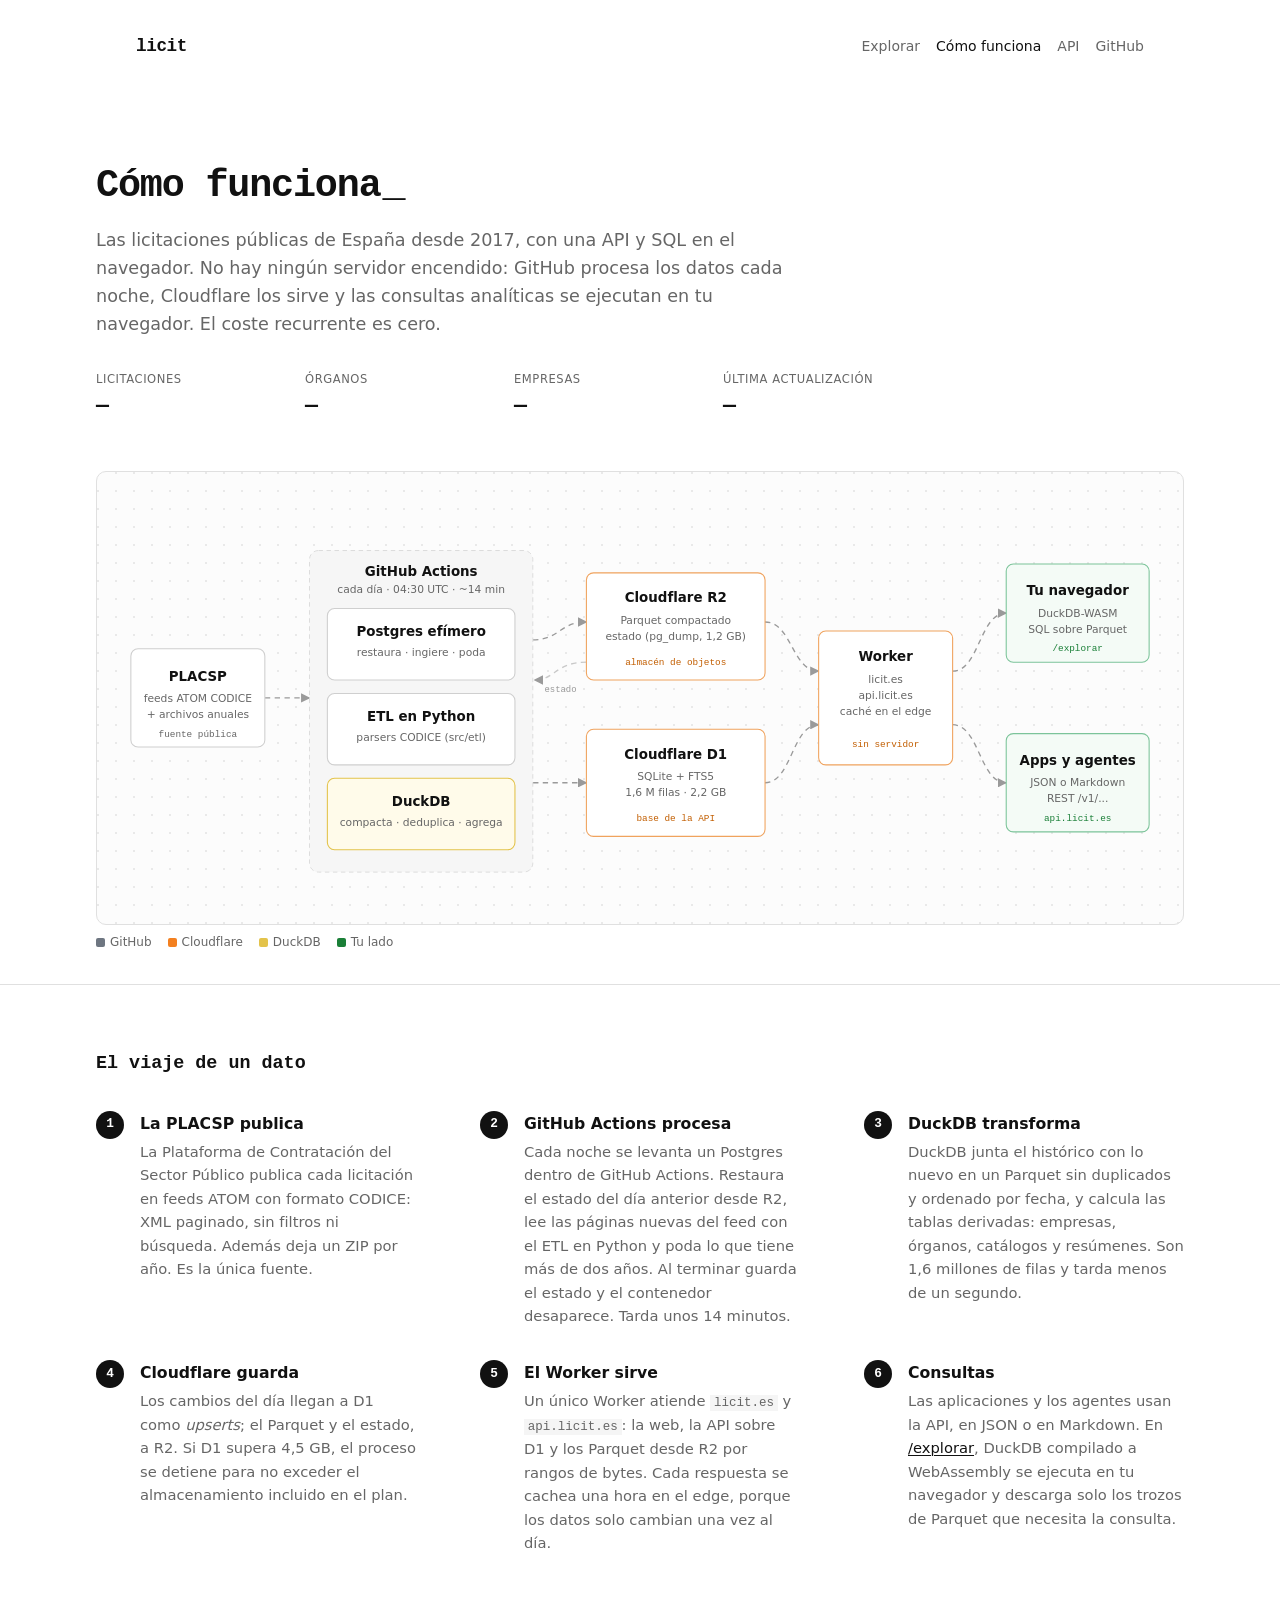
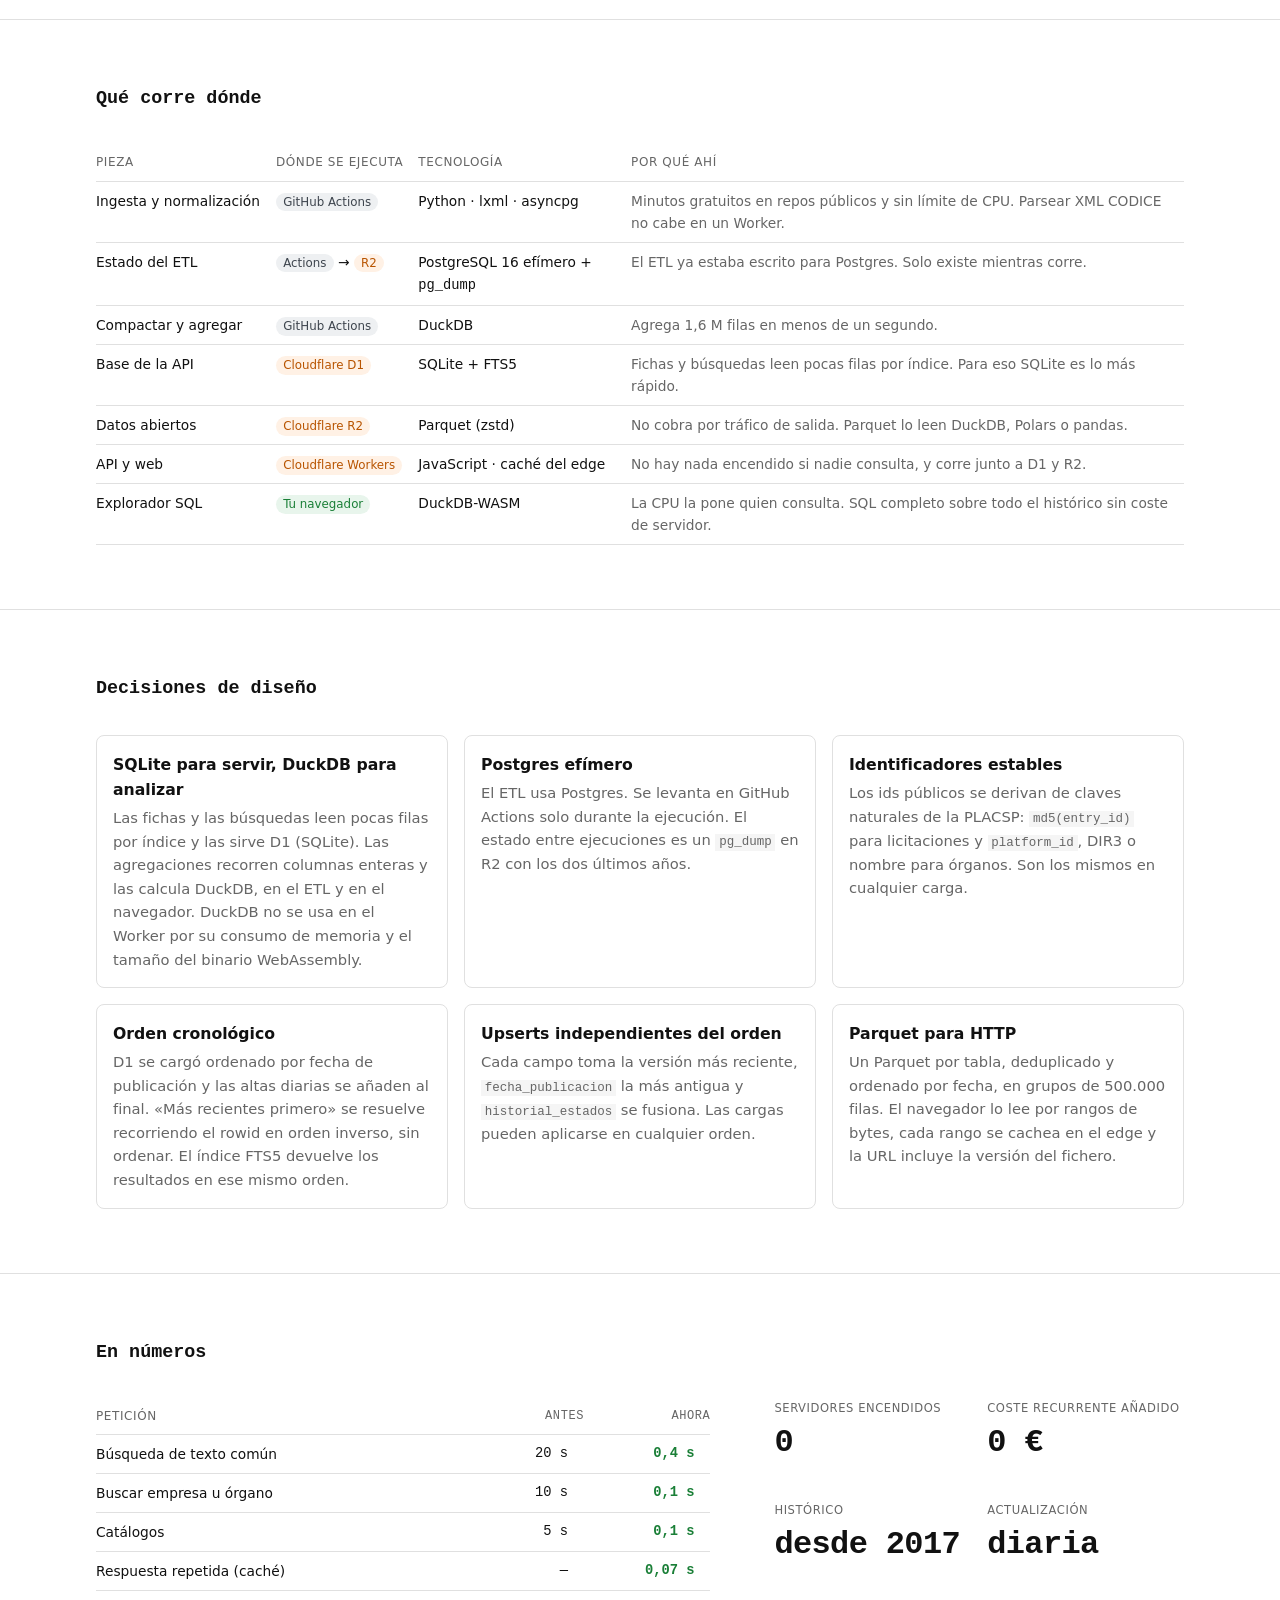
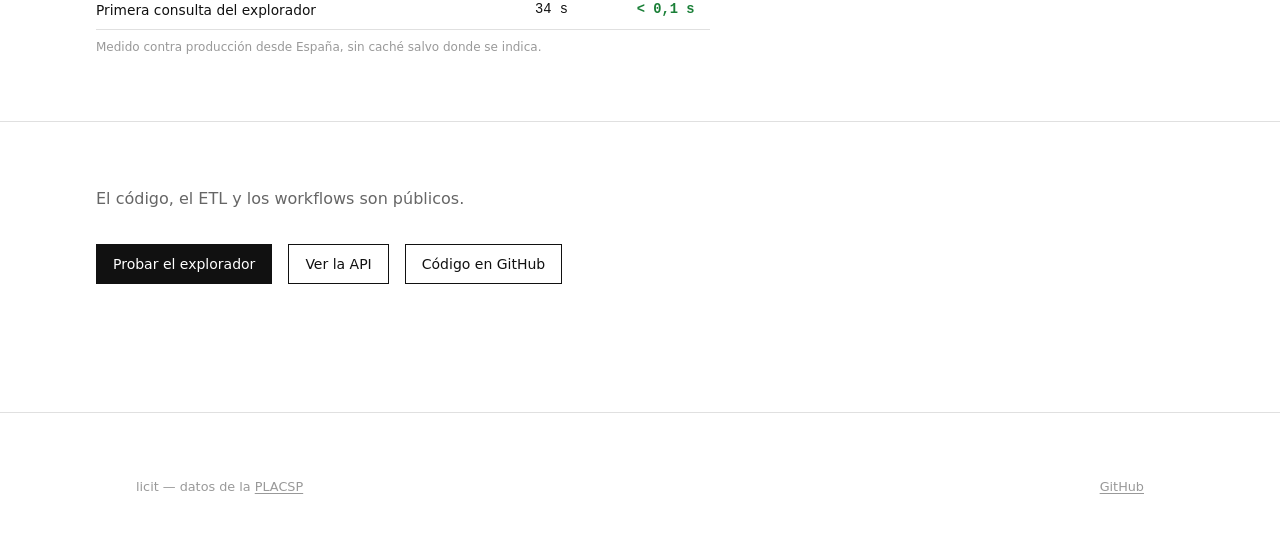
==== site/arquitectura.html @ 44160bb5 "docs(site): descriptive documentation tone, drop narrative section Co-Authored-By: Claude Opus 5.5 <" ====
<!DOCTYPE html>
<html lang="es" class="no-js">
<head>
  <meta charset="utf-8">
  <meta name="viewport" content="width=device-width, initial-scale=1">
  <title>Cómo funciona — licit</title>
  <meta name="description" content="Arquitectura de licit: 1,6 millones de licitaciones públicas servidas sin servidores ni coste recurrente, con GitHub Actions, Cloudflare D1, R2, Workers y DuckDB en el navegador.">
  <meta property="og:title" content="Cómo funciona licit">
  <meta property="og:description" content="Sin servidores: ETL en GitHub Actions, SQLite en el edge y DuckDB en tu navegador.">
  <link rel="icon" href="data:image/svg+xml,<svg xmlns='http://www.w3.org/2000/svg' viewBox='0 0 32 32'><rect width='32' height='32' fill='%23111'/><text x='16' y='23' font-family='monospace' font-size='20' font-weight='700' fill='%23fff' text-anchor='middle'>l</text></svg>">
  <link rel="stylesheet" href="style.css">
  <script>document.documentElement.classList.replace("no-js","js")</script>
</head>
<body>
  <nav>
    <div class="container wide">
      <a href="/" class="brand">licit</a>
      <div class="nav-links">
        <a href="/explorar">Explorar</a>
        <a href="/arquitectura" aria-current="page">Cómo funciona</a>
        <a href="https://api.licit.es/docs">API</a>
        <a href="https://github.com/pleka-ai/licit" rel="noopener">GitHub</a>
      </div>
    </div>
  </nav>

  <main class="arq">
    <section class="arq-hero">
      <div class="container wide">
        <h1 class="reveal">Cómo funciona<span class="cursor">_</span></h1>
        <p class="lead reveal">Las licitaciones públicas de España desde 2017, con una API y SQL en el navegador. No hay ningún servidor encendido: GitHub procesa los datos cada noche, Cloudflare los sirve y las consultas analíticas se ejecutan en tu navegador. El coste recurrente es cero.</p>
        <dl class="arq-live reveal" id="live">
          <div><dt>Licitaciones</dt><dd data-k="total_licitaciones">—</dd></div>
          <div><dt>Órganos</dt><dd data-k="total_organos">—</dd></div>
          <div><dt>Empresas</dt><dd data-k="total_empresas">—</dd></div>
          <div><dt>Última actualización</dt><dd data-k="ultima_sync">—</dd></div>
        </dl>
      </div>
    </section>

    <section class="arq-diagram-wrap">
      <div class="container wide">
        <div class="arq-diagram reveal" role="img" aria-label="Flujo de datos: la PLACSP alimenta un ETL diario en GitHub Actions, que escribe en Cloudflare R2 (Parquet y estado) y D1 (SQLite). Un Worker de Cloudflare sirve la API desde D1 y los Parquet desde R2. El navegador ejecuta DuckDB sobre los Parquet; los agentes consumen la API.">
          <svg viewBox="0 0 1180 470" xmlns="http://www.w3.org/2000/svg">
            <defs>
              <marker id="arrow" viewBox="0 0 10 10" refX="9" refY="5" markerWidth="7" markerHeight="7" orient="auto-start-reverse">
                <path d="M0,0 L10,5 L0,10 z" class="arq-arrowhead"/>
              </marker>
            </defs>

            <!-- edges -->
            <path class="arq-edge" d="M170,235 L220,235" marker-end="url(#arrow)"/>
            <path class="arq-edge" d="M470,170 C500,170 500,150 530,150" marker-end="url(#arrow)"/>
            <path class="arq-edge" d="M470,330 C500,330 500,330 530,330" marker-end="url(#arrow)"/>
            <path class="arq-edge back" d="M530,195 C495,195 495,215 472,215" marker-end="url(#arrow)"/>
            <path class="arq-edge" d="M730,150 C760,150 760,205 790,205" marker-end="url(#arrow)"/>
            <path class="arq-edge" d="M730,330 C760,330 760,265 790,265" marker-end="url(#arrow)"/>
            <path class="arq-edge" d="M940,205 C970,205 970,140 1000,140" marker-end="url(#arrow)"/>
            <path class="arq-edge" d="M940,265 C970,265 970,330 1000,330" marker-end="url(#arrow)"/>
            <text class="arq-edge-label" x="501" y="228">estado</text>

            <!-- PLACSP -->
            <g class="arq-node">
              <rect x="20" y="180" width="150" height="110" rx="8"/>
              <text class="t" x="95" y="216">PLACSP</text>
              <text class="s" x="95" y="240">feeds ATOM CODICE</text>
              <text class="s" x="95" y="258">+ archivos anuales</text>
              <text class="tag gov" x="95" y="279">fuente pública</text>
            </g>

            <!-- GitHub Actions -->
            <g class="arq-group">
              <rect x="220" y="70" width="250" height="360" rx="10"/>
              <text class="t" x="345" y="98">GitHub Actions</text>
              <text class="s" x="345" y="117">cada día · 04:30 UTC · ~14 min</text>
            </g>
            <g class="arq-node">
              <rect x="240" y="135" width="210" height="80" rx="8"/>
              <text class="t" x="345" y="166">Postgres efímero</text>
              <text class="s" x="345" y="188">restaura · ingiere · poda</text>
            </g>
            <g class="arq-node">
              <rect x="240" y="230" width="210" height="80" rx="8"/>
              <text class="t" x="345" y="261">ETL en Python</text>
              <text class="s" x="345" y="283">parsers CODICE (src/etl)</text>
            </g>
            <g class="arq-node accent-duck">
              <rect x="240" y="325" width="210" height="80" rx="8"/>
              <text class="t" x="345" y="356">DuckDB</text>
              <text class="s" x="345" y="378">compacta · deduplica · agrega</text>
            </g>

            <!-- R2 / D1 -->
            <g class="arq-node accent-cf">
              <rect x="530" y="95" width="200" height="120" rx="8"/>
              <text class="t" x="630" y="128">Cloudflare R2</text>
              <text class="s" x="630" y="152">Parquet compactado</text>
              <text class="s" x="630" y="170">estado (pg_dump, 1,2 GB)</text>
              <text class="tag cf" x="630" y="198">almacén de objetos</text>
            </g>
            <g class="arq-node accent-cf">
              <rect x="530" y="270" width="200" height="120" rx="8"/>
              <text class="t" x="630" y="303">Cloudflare D1</text>
              <text class="s" x="630" y="327">SQLite + FTS5</text>
              <text class="s" x="630" y="345">1,6 M filas · 2,2 GB</text>
              <text class="tag cf" x="630" y="373">base de la API</text>
            </g>

            <!-- Worker -->
            <g class="arq-node accent-cf">
              <rect x="790" y="160" width="150" height="150" rx="8"/>
              <text class="t" x="865" y="194">Worker</text>
              <text class="s" x="865" y="218">licit.es</text>
              <text class="s" x="865" y="236">api.licit.es</text>
              <text class="s" x="865" y="254">caché en el edge</text>
              <text class="tag cf" x="865" y="290">sin servidor</text>
            </g>

            <!-- consumers -->
            <g class="arq-node accent-you">
              <rect x="1000" y="85" width="160" height="110" rx="8"/>
              <text class="t" x="1080" y="120">Tu navegador</text>
              <text class="s" x="1080" y="144">DuckDB-WASM</text>
              <text class="s" x="1080" y="162">SQL sobre Parquet</text>
              <text class="tag you" x="1080" y="183">/explorar</text>
            </g>
            <g class="arq-node accent-you">
              <rect x="1000" y="275" width="160" height="110" rx="8"/>
              <text class="t" x="1080" y="310">Apps y agentes</text>
              <text class="s" x="1080" y="334">JSON o Markdown</text>
              <text class="s" x="1080" y="352">REST /v1/...</text>
              <text class="tag you" x="1080" y="373">api.licit.es</text>
            </g>
          </svg>
        </div>
        <p class="arq-legend">
          <span><i class="dot gh"></i>GitHub</span>
          <span><i class="dot cf"></i>Cloudflare</span>
          <span><i class="dot duck"></i>DuckDB</span>
          <span><i class="dot you"></i>Tu lado</span>
          <span class="arq-swipe">desliza el diagrama →</span>
        </p>
      </div>
    </section>

    <section class="arq-section">
      <div class="container wide">
        <h2 class="reveal">El viaje de un dato</h2>
        <ol class="arq-steps">
          <li class="reveal">
            <span class="n">1</span>
            <div>
              <h3>La PLACSP publica</h3>
              <p>La Plataforma de Contratación del Sector Público publica cada licitación en feeds ATOM con formato CODICE: XML paginado, sin filtros ni búsqueda. Además deja un ZIP por año. Es la única fuente.</p>
            </div>
          </li>
          <li class="reveal">
            <span class="n">2</span>
            <div>
              <h3>GitHub Actions procesa</h3>
              <p>Cada noche se levanta un Postgres dentro de GitHub Actions. Restaura el estado del día anterior desde R2, lee las páginas nuevas del feed con el ETL en Python y poda lo que tiene más de dos años. Al terminar guarda el estado y el contenedor desaparece. Tarda unos 14 minutos.</p>
            </div>
          </li>
          <li class="reveal">
            <span class="n">3</span>
            <div>
              <h3>DuckDB transforma</h3>
              <p>DuckDB junta el histórico con lo nuevo en un Parquet sin duplicados y ordenado por fecha, y calcula las tablas derivadas: empresas, órganos, catálogos y resúmenes. Son 1,6 millones de filas y tarda menos de un segundo.</p>
            </div>
          </li>
          <li class="reveal">
            <span class="n">4</span>
            <div>
              <h3>Cloudflare guarda</h3>
              <p>Los cambios del día llegan a D1 como <em>upserts</em>; el Parquet y el estado, a R2. Si D1 supera 4,5 GB, el proceso se detiene para no exceder el almacenamiento incluido en el plan.</p>
            </div>
          </li>
          <li class="reveal">
            <span class="n">5</span>
            <div>
              <h3>El Worker sirve</h3>
              <p>Un único Worker atiende <code>licit.es</code> y <code>api.licit.es</code>: la web, la API sobre D1 y los Parquet desde R2 por rangos de bytes. Cada respuesta se cachea una hora en el edge, porque los datos solo cambian una vez al día.</p>
            </div>
          </li>
          <li class="reveal">
            <span class="n">6</span>
            <div>
              <h3>Consultas</h3>
              <p>Las aplicaciones y los agentes usan la API, en JSON o en Markdown. En <a href="/explorar">/explorar</a>, DuckDB compilado a WebAssembly se ejecuta en tu navegador y descarga solo los trozos de Parquet que necesita la consulta.</p>
            </div>
          </li>
        </ol>
      </div>
    </section>

    <section class="arq-section">
      <div class="container wide">
        <h2 class="reveal">Qué corre dónde</h2>
        <div class="arq-table reveal">
          <table>
            <thead><tr><th>Pieza</th><th>Dónde se ejecuta</th><th>Tecnología</th><th>Por qué ahí</th></tr></thead>
            <tbody>
              <tr><td>Ingesta y normalización</td><td><span class="pill gh">GitHub Actions</span></td><td>Python · lxml · asyncpg</td><td>Minutos gratuitos en repos públicos y sin límite de CPU. Parsear XML CODICE no cabe en un Worker.</td></tr>
              <tr><td>Estado del ETL</td><td><span class="pill gh">Actions</span> → <span class="pill cf">R2</span></td><td>PostgreSQL 16 efímero + <code>pg_dump</code></td><td>El ETL ya estaba escrito para Postgres. Solo existe mientras corre.</td></tr>
              <tr><td>Compactar y agregar</td><td><span class="pill gh">GitHub Actions</span></td><td>DuckDB</td><td>Agrega 1,6 M filas en menos de un segundo.</td></tr>
              <tr><td>Base de la API</td><td><span class="pill cf">Cloudflare D1</span></td><td>SQLite + FTS5</td><td>Fichas y búsquedas leen pocas filas por índice. Para eso SQLite es lo más rápido.</td></tr>
              <tr><td>Datos abiertos</td><td><span class="pill cf">Cloudflare R2</span></td><td>Parquet (zstd)</td><td>No cobra por tráfico de salida. Parquet lo leen DuckDB, Polars o pandas.</td></tr>
              <tr><td>API y web</td><td><span class="pill cf">Cloudflare Workers</span></td><td>JavaScript · caché del edge</td><td>No hay nada encendido si nadie consulta, y corre junto a D1 y R2.</td></tr>
              <tr><td>Explorador SQL</td><td><span class="pill you">Tu navegador</span></td><td>DuckDB-WASM</td><td>La CPU la pone quien consulta. SQL completo sobre todo el histórico sin coste de servidor.</td></tr>
            </tbody>
          </table>
        </div>
      </div>
    </section>

    <section class="arq-section">
      <div class="container wide">
        <h2 class="reveal">Decisiones de diseño</h2>
        <div class="arq-cards">
          <article class="reveal">
            <h3>SQLite para servir, DuckDB para analizar</h3>
            <p>Las fichas y las búsquedas leen pocas filas por índice y las sirve D1 (SQLite). Las agregaciones recorren columnas enteras y las calcula DuckDB, en el ETL y en el navegador. DuckDB no se usa en el Worker por su consumo de memoria y el tamaño del binario WebAssembly.</p>
          </article>
          <article class="reveal">
            <h3>Postgres efímero</h3>
            <p>El ETL usa Postgres. Se levanta en GitHub Actions solo durante la ejecución. El estado entre ejecuciones es un <code>pg_dump</code> en R2 con los dos últimos años.</p>
          </article>
          <article class="reveal">
            <h3>Identificadores estables</h3>
            <p>Los ids públicos se derivan de claves naturales de la PLACSP: <code>md5(entry_id)</code> para licitaciones y <code>platform_id</code>, DIR3 o nombre para órganos. Son los mismos en cualquier carga.</p>
          </article>
          <article class="reveal">
            <h3>Orden cronológico</h3>
            <p>D1 se cargó ordenado por fecha de publicación y las altas diarias se añaden al final. «Más recientes primero» se resuelve recorriendo el rowid en orden inverso, sin ordenar. El índice FTS5 devuelve los resultados en ese mismo orden.</p>
          </article>
          <article class="reveal">
            <h3>Upserts independientes del orden</h3>
            <p>Cada campo toma la versión más reciente, <code>fecha_publicacion</code> la más antigua y <code>historial_estados</code> se fusiona. Las cargas pueden aplicarse en cualquier orden.</p>
          </article>
          <article class="reveal">
            <h3>Parquet para HTTP</h3>
            <p>Un Parquet por tabla, deduplicado y ordenado por fecha, en grupos de 500.000 filas. El navegador lo lee por rangos de bytes, cada rango se cachea en el edge y la URL incluye la versión del fichero.</p>
          </article>
        </div>
      </div>
    </section>

    <section class="arq-section">
      <div class="container wide">
        <h2 class="reveal">En números</h2>
        <div class="arq-split">
          <div class="arq-table reveal">
            <table>
              <thead><tr><th>Petición</th><th class="num">Antes</th><th class="num">Ahora</th></tr></thead>
              <tbody>
                <tr><td>Búsqueda de texto común</td><td class="num">20 s</td><td class="num">0,4 s</td></tr>
                <tr><td>Buscar empresa u órgano</td><td class="num">10 s</td><td class="num">0,1 s</td></tr>
                <tr><td>Catálogos</td><td class="num">5 s</td><td class="num">0,1 s</td></tr>
                <tr><td>Respuesta repetida (caché)</td><td class="num">—</td><td class="num">0,07 s</td></tr>
                <tr><td>Primera consulta del explorador</td><td class="num">34 s</td><td class="num">&lt; 0,1 s</td></tr>
              </tbody>
            </table>
            <p class="arq-note">Medido contra producción desde España, sin caché salvo donde se indica.</p>
          </div>
          <dl class="arq-facts reveal">
            <div><dt>Servidores encendidos</dt><dd>0</dd></div>
            <div><dt>Coste recurrente añadido</dt><dd>0 €</dd></div>
            <div><dt>Histórico</dt><dd>desde 2017</dd></div>
            <div><dt>Actualización</dt><dd>diaria</dd></div>
          </dl>
        </div>
      </div>
    </section>

    <section class="arq-section arq-cta">
      <div class="container wide">
        <p class="reveal">El código, el ETL y los workflows son públicos.</p>
        <div class="hero-actions reveal">
          <a href="/explorar" class="btn btn-solid">Probar el explorador</a>
          <a href="https://api.licit.es/docs" class="btn">Ver la API</a>
          <a href="https://github.com/pleka-ai/licit" class="btn" rel="noopener">Código en GitHub</a>
        </div>
      </div>
    </section>
  </main>

  <footer>
    <div class="container wide">
      <span>licit &mdash; datos de la <a href="https://contrataciondelestado.es" rel="noopener">PLACSP</a></span>
      <a href="https://github.com/pleka-ai/licit" rel="noopener">GitHub</a>
    </div>
  </footer>

  <script src="app.js" defer></script>
  <script>
    (function () {
      var api = location.hostname === "licit.es" ? "/api/salud" : "https://api.licit.es/salud";
      fetch(api).then(function (r) { return r.json(); }).then(function (s) {
        document.querySelectorAll("#live [data-k]").forEach(function (el) {
          var v = s[el.getAttribute("data-k")];
          if (v == null) return;
          if (typeof v === "number") el.textContent = v.toLocaleString("es-ES");
          else el.textContent = new Date(v).toLocaleString("es-ES", { day: "numeric", month: "short", hour: "2-digit", minute: "2-digit" });
        });
      }).catch(function () {});
    })();
  </script>
</body>
</html>
---- site/style.css ----
/* licit — minimal, technical */

:root {
  --bg: #fff;
  --fg: #111;
  --fg-muted: #666;
  --fg-faint: #999;
  --border: #e0e0e0;
  --accent: #111;
  --accent-hover: #fff;
  --input-bg: transparent;
  --code-bg: #f5f5f5;
  --success: #1a7f37;
  --error: #cf222e;
  --font-sans: system-ui, -apple-system, "Segoe UI", Roboto, sans-serif;
  --font-mono: "SF Mono", SFMono-Regular, ui-monospace, "Cascadia Code",
    "Fira Code", Menlo, monospace;
  --max-w: 640px;
  --sp-xs: 0.25rem;
  --sp-sm: 0.5rem;
  --sp-md: 1rem;
  --sp-lg: 2rem;
  --sp-xl: 4rem;
  --sp-2xl: 6rem;
}

/* --- Reset --- */

*,
*::before,
*::after {
  box-sizing: border-box;
  margin: 0;
  padding: 0;
}

/* --- Base --- */

html {
  font-size: 16px;
  -webkit-text-size-adjust: 100%;
}

body {
  font-family: var(--font-sans);
  color: var(--fg);
  background: var(--bg);
  line-height: 1.6;
  min-height: 100vh;
  display: flex;
  flex-direction: column;

}

a {
  color: var(--fg);
  text-decoration-thickness: 1px;
  text-underline-offset: 2px;
}

a:hover {
  color: var(--fg-muted);
}

/* --- Layout --- */

.container {
  width: 100%;
  max-width: var(--max-w);
  margin: 0 auto;
  padding: 0 var(--sp-md);
}

main {
  flex: 1;
}

/* --- Nav --- */

nav {
  padding: var(--sp-lg) 0;
}

nav .container {
  display: flex;
  align-items: center;
  justify-content: space-between;
}

.brand {
  font-family: var(--font-mono);
  font-size: 1.1rem;
  font-weight: 600;
  text-decoration: none;
  letter-spacing: -0.02em;
}

.brand:hover {
  color: var(--fg);
}

.nav-links {
  display: flex;
  align-items: center;
  gap: var(--sp-md);
}

.nav-links a {
  font-size: 0.875rem;
  text-decoration: none;
  color: var(--fg-muted);
}

.nav-links a:hover {
  color: var(--fg);
}

/* --- Hero --- */

.hero {
  padding: var(--sp-2xl) 0 var(--sp-xl);
}

.hero h1 {
  font-family: var(--font-mono);
  font-size: 2rem;
  font-weight: 600;
  letter-spacing: -0.03em;
  margin-bottom: var(--sp-sm);
}

.hero p {
  color: var(--fg-muted);
  font-size: 1.125rem;
  max-width: 480px;
}

.hero-actions {
  margin-top: var(--sp-lg);
  display: flex;
  gap: var(--sp-md);
}

/* --- Buttons --- */

.btn {
  display: inline-block;
  font-family: var(--font-sans);
  font-size: 0.875rem;
  padding: var(--sp-sm) var(--sp-md);
  border: 1px solid var(--accent);
  background: transparent;
  color: var(--accent);
  text-decoration: none;
  cursor: pointer;
  transition: background 0.15s, color 0.15s;
}

.btn:hover {
  background: var(--accent);
  color: var(--accent-hover);
}

.btn-sm {
  font-size: 0.8rem;
  padding: var(--sp-xs) var(--sp-sm);
}

.btn-danger {
  border-color: var(--error);
  color: var(--error);
}

.btn-danger:hover {
  background: var(--error);
  color: #fff;
}

/* --- Stats grid --- */

.stats {
  padding: var(--sp-xl) 0;
  border-top: 1px solid var(--border);
}

.stats-grid {
  display: grid;
  grid-template-columns: 1fr 1fr;
  gap: var(--sp-lg);
}

.stat dt {
  font-size: 0.8rem;
  color: var(--fg-muted);
  text-transform: uppercase;
  letter-spacing: 0.05em;
  margin-bottom: var(--sp-xs);
}

.stat dd {
  font-family: var(--font-mono);
  font-size: 1.75rem;
  font-weight: 600;
  letter-spacing: -0.02em;
}

.stat-unit {
  font-size: 0.875rem;
  font-weight: 400;
  color: var(--fg-muted);
}

/* --- Features --- */

.features {
  padding: var(--sp-xl) 0;
  border-top: 1px solid var(--border);
}

.features h2 {
  font-size: 1rem;
  font-weight: 600;
  margin-bottom: var(--sp-lg);
}

.features ul {
  list-style: none;
}

.features li {
  padding: var(--sp-sm) 0;
  border-bottom: 1px solid var(--border);
  color: var(--fg-muted);
  font-size: 0.9375rem;
}

.features li strong {
  color: var(--fg);
  font-weight: 500;
}

/* --- Problem section --- */

.problem {
  padding: var(--sp-xl) 0;
  border-top: 1px solid var(--border);
}

.problem h2 {
  font-size: 1rem;
  font-weight: 600;
  margin-bottom: var(--sp-md);
}

.problem p {
  color: var(--fg-muted);
  font-size: 0.9375rem;
  line-height: 1.7;
}

/* --- Forms --- */

.form-page {
  padding: var(--sp-2xl) 0;
}

.form-page h1 {
  font-size: 1.25rem;
  font-weight: 600;
  margin-bottom: var(--sp-lg);
}

.form-group {
  margin-bottom: var(--sp-md);
}

.form-group label {
  display: block;
  font-size: 0.8rem;
  color: var(--fg-muted);
  text-transform: uppercase;
  letter-spacing: 0.05em;
  margin-bottom: var(--sp-xs);
}

.form-group input {
  width: 100%;
  padding: var(--sp-sm) 0;
  font-family: var(--font-sans);
  font-size: 1rem;
  color: var(--fg);
  background: var(--input-bg);
  border: none;
  border-bottom: 1px solid var(--border);
  outline: none;
  transition: border-color 0.15s;
}

.form-group input:focus {
  border-color: var(--fg);
}

.form-actions {
  margin-top: var(--sp-lg);
}

.form-error {
  color: var(--error);
  font-size: 0.875rem;
  margin-top: var(--sp-sm);
  display: none;
}

.form-error.visible {
  display: block;
}

/* --- Key display (after registration) --- */

.key-display {
  margin-top: var(--sp-lg);
  padding: var(--sp-md);
  border: 1px solid var(--border);
  display: none;
}

.key-display.visible {
  display: block;
}

.key-display p {
  font-size: 0.875rem;
  color: var(--fg-muted);
  margin-bottom: var(--sp-sm);
}

.key-value {
  font-family: var(--font-mono);
  font-size: 0.8rem;
  background: var(--code-bg);
  padding: var(--sp-sm) var(--sp-md);
  word-break: break-all;
  display: flex;
  align-items: center;
  justify-content: space-between;
  gap: var(--sp-sm);
}

.key-value code {
  flex: 1;
  min-width: 0;
  overflow-wrap: break-word;
}

.key-warning {
  font-size: 0.8rem;
  color: var(--error);
  margin-top: var(--sp-sm);
}

/* --- Dashboard --- */

.dashboard {
  padding: var(--sp-2xl) 0;
}

.dashboard h1 {
  font-size: 1.25rem;
  font-weight: 600;
  margin-bottom: var(--sp-xs);
}

.dashboard-subtitle {
  color: var(--fg-muted);
  font-size: 0.9375rem;
  margin-bottom: var(--sp-xl);
}

.section-header {
  display: flex;
  align-items: center;
  justify-content: space-between;
  margin-bottom: var(--sp-md);
}

.section-header h2 {
  font-size: 1rem;
  font-weight: 600;
}

/* --- Tables --- */

table {
  width: 100%;
  border-collapse: collapse;
  font-size: 0.875rem;
}

th {
  text-align: left;
  font-weight: 500;
  color: var(--fg-muted);
  font-size: 0.75rem;
  text-transform: uppercase;
  letter-spacing: 0.05em;
  padding: var(--sp-sm) 0;
  border-bottom: 1px solid var(--border);
}

td {
  padding: var(--sp-sm) 0;
  border-bottom: 1px solid var(--border);
  vertical-align: middle;
}

.mono {
  font-family: var(--font-mono);
  font-size: 0.8rem;
}

.muted {
  color: var(--fg-muted);
}

.badge-active {
  color: var(--success);
}

.badge-revoked {
  color: var(--fg-faint);
}

/* --- Footer --- */

footer {
  padding: var(--sp-xl) 0;
  border-top: 1px solid var(--border);
  margin-top: var(--sp-xl);
}

footer .container {
  display: flex;
  justify-content: space-between;
  font-size: 0.8rem;
  color: var(--fg-faint);
}

footer a {
  color: var(--fg-faint);
}

footer a:hover {
  color: var(--fg-muted);
}

/* --- Utilities --- */

.hidden {
  display: none !important;
}

.text-center {
  text-align: center;
}

.mt-md {
  margin-top: var(--sp-md);
}

.mt-lg {
  margin-top: var(--sp-lg);
}

/* --- Responsive --- */

@media (max-width: 480px) {
  .stats-grid {
    grid-template-columns: 1fr;
  }

  .hero h1 {
    font-size: 1.5rem;
  }

  .stat dd {
    font-size: 1.25rem;
  }

  .hero-actions {
    flex-direction: column;
  }

  .hero-actions .btn {
    text-align: center;
  }

  table {
    font-size: 0.8rem;
  }
}

/* --- Static landing extras --- */

.section {
  padding: var(--sp-xl) 0;
  border-top: 1px solid var(--border);
}

.section h2 {
  font-family: var(--font-mono);
  font-size: 1rem;
  font-weight: 600;
  margin-bottom: var(--sp-md);
}

.section p {
  color: var(--fg-muted);
  margin-bottom: var(--sp-md);
}

pre {
  background: var(--code-bg);
  font-family: var(--font-mono);
  font-size: 0.8rem;
  line-height: 1.5;
  padding: var(--sp-md);
  overflow-x: auto;
}

.table-wrap {
  overflow-x: auto;
}

.stack li {
  color: var(--fg-muted);
  margin-left: var(--sp-md);
}

/* --- Motion --- */

.hero {
  position: relative;
  overflow: hidden;
}

.hero .container {
  position: relative;
  z-index: 1;
}

#hero-bg {
  position: absolute;
  inset: 0;
  width: 100%;
  height: 100%;
  -webkit-mask-image: radial-gradient(ellipse at 70% 40%, #000 20%, transparent 75%);
  mask-image: radial-gradient(ellipse at 70% 40%, #000 20%, transparent 75%);
}

.cursor {
  display: inline-block;
  margin-left: 0.05em;
  animation: blink 1.1s steps(1) infinite;
}

@keyframes blink {
  50% { opacity: 0; }
}

.btn-icon {
  display: inline-flex;
  align-items: center;
  gap: var(--sp-sm);
}

.icon {
  width: 1em;
  height: 1em;
}

.js .reveal {
  opacity: 0;
  transform: translateY(14px);
  transition: opacity 0.7s ease, transform 0.7s cubic-bezier(0.2, 0.7, 0.2, 1);
}

.js .reveal.in {
  opacity: 1;
  transform: none;
}

.js .hero .reveal:nth-child(2) { transition-delay: 0.12s; }
.js .hero .reveal:nth-child(3) { transition-delay: 0.24s; }

.js .features li {
  opacity: 0;
  transform: translateX(-8px);
  transition: opacity 0.5s ease, transform 0.5s ease;
}

.js .features.in li {
  opacity: 1;
  transform: none;
}

.features li {
  transition: padding-left 0.2s ease;
}

.features li:hover {
  padding-left: var(--sp-sm);
}

tbody tr {
  transition: background 0.15s;
}

tbody tr:hover {
  background: var(--code-bg);
}

.terminal {
  background: #111;
  border-radius: 6px;
  overflow: hidden;
  box-shadow: 0 12px 32px -16px rgba(0, 0, 0, 0.45);
}

.terminal-bar {
  display: flex;
  gap: 6px;
  padding: 10px 12px;
  background: #1c1c1c;
}

.terminal-bar span {
  width: 10px;
  height: 10px;
  border-radius: 50%;
  background: #3a3a3a;
}

.terminal pre {
  background: transparent;
  color: #e6e6e6;
  min-height: 7.5em;
  margin: 0;
}

.terminal .caret {
  display: inline-block;
  width: 0.55em;
  height: 1.1em;
  vertical-align: text-bottom;
  background: #e6e6e6;
  animation: blink 1s steps(1) infinite;
}

@media (prefers-reduced-motion: reduce) {
  .js .reveal,
  .js .features li {
    opacity: 1;
    transform: none;
    transition: none;
  }
  .cursor,
  .terminal .caret {
    animation: none;
  }
}

/* --- Explorer --- */

.container.wide {
  max-width: 1040px;
}

.nav-links a[aria-current="page"] {
  color: var(--fg);
}

.explorer {
  padding: var(--sp-xl) 0;
}

.explorer h1 {
  font-family: var(--font-mono);
  font-size: 2rem;
  font-weight: 600;
  letter-spacing: -0.03em;
}

.lead {
  color: var(--fg-muted);
  max-width: 620px;
  margin: var(--sp-sm) 0 var(--sp-lg);
}

.chips {
  display: flex;
  flex-wrap: wrap;
  gap: var(--sp-sm);
  margin-bottom: var(--sp-md);
}

.chip {
  font: inherit;
  font-size: 0.8rem;
  padding: var(--sp-xs) var(--sp-sm);
  border: 1px solid var(--border);
  background: transparent;
  color: var(--fg-muted);
  cursor: pointer;
  transition: border-color 0.15s, color 0.15s, transform 0.15s;
}

.chip:hover {
  border-color: var(--fg);
  color: var(--fg);
  transform: translateY(-1px);
}

.editor {
  background: #111;
  border-radius: 6px;
  overflow: hidden;
  box-shadow: 0 12px 32px -16px rgba(0, 0, 0, 0.45);
}

.editor .terminal-bar {
  align-items: center;
}

.editor .terminal-bar em {
  margin-left: auto;
  font-family: var(--font-mono);
  font-size: 0.7rem;
  font-style: normal;
  color: #8a8a8a;
}

.editor textarea {
  display: block;
  width: 100%;
  min-height: 11em;
  padding: var(--sp-md);
  border: 0;
  resize: vertical;
  background: transparent;
  color: #e6e6e6;
  font-family: var(--font-mono);
  font-size: 0.85rem;
  line-height: 1.55;
  outline: none;
  tab-size: 2;
}

.editor-actions {
  display: flex;
  align-items: center;
  justify-content: space-between;
  gap: var(--sp-md);
  padding: var(--sp-sm) var(--sp-md);
  border-top: 1px solid #262626;
  font-size: 0.75rem;
}

.editor-actions .muted {
  color: #8a8a8a;
  font-family: var(--font-mono);
}

.editor .btn {
  border-color: #e6e6e6;
  color: #e6e6e6;
}

.editor .btn:hover {
  background: #e6e6e6;
  color: #111;
}

.editor .btn:disabled {
  opacity: 0.4;
  cursor: progress;
}

kbd {
  font-family: var(--font-mono);
  font-size: 0.7rem;
  opacity: 0.6;
  margin-left: var(--sp-xs);
}

#meta {
  margin: var(--sp-md) 0 var(--sp-sm);
  font-family: var(--font-mono);
  font-size: 0.8rem;
}

.results td {
  font-size: 0.8rem;
  max-width: 420px;
  overflow: hidden;
  text-overflow: ellipsis;
  white-space: nowrap;
}

.results tbody tr {
  animation: row-in 0.35s ease both;
}

@keyframes row-in {
  from { opacity: 0; transform: translateY(4px); }
}

/* --- Live stats on landing --- */

.stat dd {
  font-variant-numeric: tabular-nums;
}

.stats-note {
  margin-top: var(--sp-md);
  font-size: 0.75rem;
  color: var(--fg-faint);
}

@media (prefers-reduced-motion: reduce) {
  .results tbody tr { animation: none; }
}

.btn-solid {
  background: var(--accent);
  color: var(--accent-hover);
}

.btn-solid:hover {
  background: transparent;
  color: var(--accent);
}

.hero-actions {
  flex-wrap: wrap;
}

p code,
li code {
  font-family: var(--font-mono);
  font-size: 0.85em;
  background: var(--code-bg);
  padding: 0.1em 0.3em;
}

.section .terminal + p,
.section .terminal {
  margin-top: var(--sp-md);
}

/* --- Playground (explorar) --- */

.pg {
  padding: var(--sp-lg) 0 var(--sp-xl);
}

.pg-head {
  display: flex;
  align-items: flex-end;
  justify-content: space-between;
  gap: var(--sp-lg);
  margin-bottom: var(--sp-lg);
}

.pg-head h1 {
  font-family: var(--font-mono);
  font-size: 2rem;
  font-weight: 600;
  letter-spacing: -0.03em;
}

.pg-head .lead {
  margin: var(--sp-xs) 0 0;
}

.pg-status {
  display: inline-flex;
  align-items: center;
  gap: var(--sp-sm);
  flex-shrink: 0;
  padding: 0.3rem 0.7rem;
  border: 1px solid var(--border);
  border-radius: 999px;
  font-family: var(--font-mono);
  font-size: 0.72rem;
  color: var(--fg-muted);
  white-space: nowrap;
}

.pg-status b {
  font-weight: 400;
}

.pg-status i {
  width: 8px;
  height: 8px;
  border-radius: 50%;
  background: var(--fg-faint);
}

.pg-status[data-state="loading"] i {
  background: #d4a017;
  animation: pulse 1s ease-in-out infinite;
}

.pg-status[data-state="ready"] i {
  background: var(--success);
}

.pg-status[data-state="error"] {
  color: var(--error);
  border-color: var(--error);
  white-space: normal;
}

.pg-status[data-state="error"] i {
  background: var(--error);
}

@keyframes pulse {
  50% { opacity: 0.3; }
}

/* examples */

.pg-examples {
  display: grid;
  grid-template-columns: repeat(4, minmax(0, 1fr));
  gap: var(--sp-sm);
  margin-bottom: var(--sp-lg);
}

.pg-card {
  position: relative;
  display: flex;
  flex-direction: column;
  gap: 2px;
  padding: 0.7rem 0.8rem;
  border: 1px solid var(--border);
  border-radius: 6px;
  background: var(--bg);
  color: var(--fg);
  font: inherit;
  text-align: left;
  cursor: pointer;
  transition: border-color 0.15s, transform 0.15s, box-shadow 0.15s;
}

.pg-card:hover {
  border-color: var(--fg);
  transform: translateY(-1px);
  box-shadow: 0 6px 18px -12px rgba(0, 0, 0, 0.35);
}

.pg-card[aria-current="true"] {
  border-color: var(--fg);
  box-shadow: inset 0 0 0 1px var(--fg);
}

.pg-card strong {
  font-size: 0.85rem;
  font-weight: 600;
}

.pg-card span {
  font-size: 0.78rem;
  color: var(--fg-muted);
}

.pg-card em {
  align-self: flex-start;
  margin-top: 0.35rem;
  padding: 0 0.4rem;
  border-radius: 3px;
  font-family: var(--font-mono);
  font-size: 0.65rem;
  font-style: normal;
  background: var(--code-bg);
  color: var(--fg-muted);
}

.pg-card em[data-fast="true"] {
  background: #e8f5ec;
  color: var(--success);
}

/* layout */

.pg-grid {
  display: grid;
  grid-template-columns: 230px minmax(0, 1fr);
  gap: var(--sp-md);
  align-items: start;
}

.pg-main {
  display: flex;
  flex-direction: column;
  gap: var(--sp-md);
  min-width: 0;
}

/* schema */

.pg-schema {
  position: sticky;
  top: var(--sp-md);
  max-height: calc(100vh - 2rem);
  overflow: auto;
  border: 1px solid var(--border);
  border-radius: 6px;
  padding: 0.6rem 0.7rem;
  font-size: 0.8rem;
}

.pg-schema > details > summary {
  font-family: var(--font-mono);
  font-weight: 600;
  cursor: pointer;
  margin-bottom: 0.4rem;
}

.pg-schema ul {
  list-style: none;
}

.pg-schema ul ul {
  margin: 0.2rem 0 0.5rem 0.7rem;
  padding-left: 0.5rem;
  border-left: 1px solid var(--border);
}

.pg-schema li li {
  display: flex;
  justify-content: space-between;
  gap: var(--sp-sm);
}

.pg-schema li li span {
  color: var(--fg-faint);
  font-family: var(--font-mono);
  font-size: 0.68rem;
  white-space: nowrap;
}

.pg-schema details details > summary {
  display: flex;
  flex-direction: column;
  cursor: pointer;
  padding: 0.25rem 0;
}

.pg-schema small {
  color: var(--fg-faint);
  font-size: 0.7rem;
}

.pg-ident {
  border: 0;
  background: none;
  padding: 0;
  font-family: var(--font-mono);
  font-size: 0.78rem;
  color: var(--fg);
  cursor: pointer;
  text-align: left;
  overflow: hidden;
  text-overflow: ellipsis;
}

.pg-ident:hover {
  text-decoration: underline;
}

.pg-hint {
  margin-top: 0.5rem;
  color: var(--fg-faint);
  font-size: 0.7rem;
}

/* editor */

.pg-editor {
  background: #111;
  border-radius: 6px;
  overflow: hidden;
  box-shadow: 0 12px 32px -18px rgba(0, 0, 0, 0.5);
}

.pg-bar {
  display: flex;
  align-items: center;
  gap: var(--sp-md);
  padding: 9px 12px;
  background: #1c1c1c;
  font-family: var(--font-mono);
  font-size: 0.72rem;
  color: #8a8a8a;
}

.pg-bar .dots {
  display: flex;
  gap: 6px;
}

.pg-bar .dots span {
  width: 10px;
  height: 10px;
  border-radius: 50%;
  background: #3a3a3a;
}

.pg-keys {
  margin-left: auto;
}

.pg-keys kbd,
.pg-bar kbd {
  margin: 0 1px;
  padding: 0 4px;
  border: 1px solid #3a3a3a;
  border-radius: 3px;
  font-size: 0.65rem;
  opacity: 1;
}

.pg-code {
  position: relative;
}

.pg-code pre,
.pg-code textarea {
  margin: 0;
  padding: var(--sp-md);
  border: 0;
  font-family: var(--font-mono);
  font-size: 0.85rem;
  line-height: 1.6;
  tab-size: 2;
  white-space: pre-wrap;
  word-break: break-word;
}

.pg-code pre {
  position: absolute;
  inset: 0;
  overflow: hidden;
  pointer-events: none;
  color: #e6e6e6;
  background: transparent;
}

.pg-code textarea {
  position: relative;
  display: block;
  width: 100%;
  min-height: 160px;
  resize: none;
  overflow: hidden;
  background: transparent;
  color: transparent;
  caret-color: #fff;
  outline: none;
}

.pg-code textarea::selection {
  background: rgba(255, 255, 255, 0.18);
  color: transparent;
}

.t-kw { color: #ff8fa3; }
.t-fn { color: #82aaff; }
.t-str { color: #c3e88d; }
.t-num { color: #f78c6c; }
.t-com { color: #6b6b6b; font-style: italic; }
.t-tbl { color: #ffcb6b; }

.pg-actions {
  display: flex;
  justify-content: flex-end;
  gap: var(--sp-sm);
  padding: var(--sp-sm) var(--sp-md);
  border-top: 1px solid #262626;
}

.pg-btn {
  font: inherit;
  font-size: 0.82rem;
  font-weight: 500;
  padding: 0.4rem 1.1rem;
  border: 1px solid #fff;
  border-radius: 4px;
  background: #fff;
  color: #111;
  cursor: pointer;
  transition: opacity 0.15s, background 0.15s, color 0.15s, transform 0.1s;
}

.pg-btn:hover {
  background: #e6e6e6;
}

.pg-btn:active {
  transform: translateY(1px);
}

.pg-btn:disabled {
  opacity: 0.45;
  cursor: progress;
}

.pg-btn.ghost {
  background: transparent;
  color: #e6e6e6;
  border-color: #3a3a3a;
}

.pg-btn.ghost:hover {
  border-color: #e6e6e6;
}

.pg-results .pg-btn.ghost {
  color: var(--fg);
  border-color: var(--border);
}

.pg-results .pg-btn.ghost:hover {
  border-color: var(--fg);
  background: transparent;
}

.pg-btn.small {
  padding: 0.2rem 0.6rem;
  font-size: 0.75rem;
}

/* results */

.pg-results {
  border: 1px solid var(--border);
  border-radius: 6px;
  overflow: hidden;
}

.pg-toolbar {
  display: flex;
  align-items: center;
  justify-content: space-between;
  gap: var(--sp-md);
  padding: 0.5rem 0.8rem;
  border-bottom: 1px solid var(--border);
  background: #fafafa;
}

.pg-meta {
  font-family: var(--font-mono);
  font-size: 0.75rem;
  color: var(--fg-muted);
}

.pg-tools {
  display: flex;
  align-items: center;
  gap: var(--sp-sm);
}

.pg-toggle[hidden],
.pg-btn[hidden] {
  display: none;
}

.pg-toggle {
  display: inline-flex;
  border: 1px solid var(--border);
  border-radius: 4px;
  overflow: hidden;
}

.pg-toggle button {
  border: 0;
  padding: 0.2rem 0.6rem;
  background: transparent;
  font: inherit;
  font-size: 0.75rem;
  color: var(--fg-muted);
  cursor: pointer;
}

.pg-toggle button[aria-selected="true"] {
  background: var(--fg);
  color: var(--bg);
}

.pg-out {
  min-height: 140px;
  transition: opacity 0.2s;
}

.pg-out.busy {
  opacity: 0.45;
}

.pg-empty {
  display: grid;
  place-items: center;
  min-height: 140px;
  color: var(--fg-faint);
  font-size: 0.85rem;
}

.pg-error {
  margin: var(--sp-md);
  padding: var(--sp-md);
  border-left: 3px solid var(--error);
  background: #fdf2f2;
  color: var(--error);
  font-family: var(--font-mono);
  font-size: 0.78rem;
  white-space: pre-wrap;
}

.pg-table {
  max-height: 560px;
  overflow: auto;
}

.pg-table table {
  width: 100%;
  margin: 0;
  border-collapse: collapse;
}

.pg-table th {
  text-transform: none;
  letter-spacing: normal;
  font-weight: 500;
  color: var(--fg-muted);
  position: sticky;
  top: 0;
  z-index: 1;
  background: var(--bg);
  box-shadow: 0 1px 0 var(--border);
  font-family: var(--font-mono);
  white-space: nowrap;
}

.pg-table th,
.pg-table td {
  padding: 0.4rem 0.8rem;
  font-size: 0.8rem;
  text-align: left;
}

.pg-table td {
  max-width: 460px;
  overflow: hidden;
  text-overflow: ellipsis;
  white-space: nowrap;
  border-bottom: 1px solid #f0f0f0;
}

.pg-table .num {
  text-align: right;
  font-family: var(--font-mono);
  font-variant-numeric: tabular-nums;
}

.pg-table .time {
  font-family: var(--font-mono);
  white-space: nowrap;
}

.pg-table tbody tr:hover {
  background: #fafafa;
}

.pg-chart {
  padding: var(--sp-md);
}

.pg-chart-cap {
  margin-bottom: var(--sp-sm);
  font-family: var(--font-mono);
  font-size: 0.72rem;
  color: var(--fg-faint);
}

.pg-bar-row {
  display: grid;
  grid-template-columns: minmax(80px, 34%) 1fr auto;
  align-items: center;
  gap: var(--sp-sm);
  padding: 2px 0;
  font-size: 0.78rem;
}

.pg-bar-label {
  overflow: hidden;
  text-overflow: ellipsis;
  white-space: nowrap;
  color: var(--fg-muted);
}

.pg-bar-track {
  height: 14px;
  background: var(--code-bg);
  border-radius: 2px;
}

.pg-bar-fill {
  display: block;
  height: 100%;
  width: var(--w);
  background: var(--fg);
  border-radius: 2px;
  transform-origin: left;
  animation: grow 0.6s cubic-bezier(0.2, 0.7, 0.2, 1) both;
}

@keyframes grow {
  from { transform: scaleX(0); }
}

.pg-bar-val {
  min-width: 5.5em;
  text-align: right;
  font-family: var(--font-mono);
  font-variant-numeric: tabular-nums;
}

@media (max-width: 860px) {
  .pg-head {
    flex-direction: column;
    align-items: flex-start;
    gap: var(--sp-sm);
  }

  .pg-grid {
    grid-template-columns: 1fr;
  }

  .pg-schema {
    position: static;
    max-height: none;
    order: 2;
  }

  .pg-examples {
    display: flex;
    overflow-x: auto;
    scroll-snap-type: x mandatory;
    margin: 0 calc(-1 * var(--sp-md)) var(--sp-md);
    padding: 2px var(--sp-md) var(--sp-sm);
    scrollbar-width: none;
  }

  .pg-examples::-webkit-scrollbar {
    display: none;
  }

  .pg-card {
    flex: 0 0 62%;
    scroll-snap-align: start;
  }

  .pg-head h1 {
    font-size: 1.6rem;
  }

  .pg-keys {
    display: none;
  }
}

@media (prefers-reduced-motion: reduce) {
  .pg-bar-fill,
  .pg-status i {
    animation: none;
  }
}

/* --- Arquitectura --- */

.arq .container.wide {
  max-width: 1120px;
}

.arq-hero {
  padding: var(--sp-xl) 0 var(--sp-lg);
}

.arq-hero h1 {
  font-family: var(--font-mono);
  font-size: 2.4rem;
  font-weight: 600;
  letter-spacing: -0.03em;
}

.arq-hero .lead {
  max-width: 720px;
  font-size: 1.1rem;
  margin: var(--sp-sm) 0 var(--sp-lg);
}

.arq-hero .lead strong {
  color: var(--fg);
}

.arq-live {
  display: grid;
  grid-template-columns: repeat(4, minmax(0, 1fr));
  gap: var(--sp-md);
  max-width: 820px;
}

.arq-live dt,
.arq-facts dt {
  font-size: 0.72rem;
  color: var(--fg-muted);
  text-transform: uppercase;
  letter-spacing: 0.05em;
}

.arq-live dd {
  font-family: var(--font-mono);
  font-size: 1.35rem;
  font-weight: 600;
  font-variant-numeric: tabular-nums;
}

/* diagram */

.arq-diagram-wrap {
  padding: var(--sp-md) 0 var(--sp-lg);
}

.arq-diagram {
  overflow-x: auto;
  padding: var(--sp-md);
  border: 1px solid var(--border);
  border-radius: 10px;
  background:
    radial-gradient(circle at 1px 1px, #e9e9e9 1px, transparent 0) 0 0 / 18px 18px,
    #fcfcfc;
}

.arq-diagram svg {
  display: block;
  width: 100%;
  min-width: 860px;
  height: auto;
  font-family: var(--font-sans);
}

.arq-node rect {
  fill: #fff;
  stroke: #cfcfcf;
  stroke-width: 1.2;
}

.arq-group rect {
  fill: #f6f6f6;
  stroke: #d9d9d9;
  stroke-dasharray: 5 4;
}

.arq-node .t,
.arq-group .t {
  font-size: 15px;
  font-weight: 600;
  fill: var(--fg);
  text-anchor: middle;
}

.arq-node .s,
.arq-group .s {
  font-size: 12px;
  fill: var(--fg-muted);
  text-anchor: middle;
}

.arq-node .tag {
  font-family: var(--font-mono);
  font-size: 10.5px;
  text-anchor: middle;
}

.tag.gov { fill: #666; }
.tag.cf { fill: #c25e00; }
.tag.you { fill: #1a7f37; }

.accent-cf rect { stroke: #f0a35e; }
.accent-duck rect { stroke: #e3c34b; fill: #fffbea; }
.accent-you rect { stroke: #7cc49a; fill: #f4fbf6; }

.arq-edge {
  fill: none;
  stroke: #9a9a9a;
  stroke-width: 1.5;
  stroke-dasharray: 6 5;
  animation: flow 1.2s linear infinite;
}

.arq-edge.back {
  stroke: #c9c9c9;
  animation-direction: reverse;
}

.arq-arrowhead {
  fill: #9a9a9a;
}

.arq-edge-label {
  font-family: var(--font-mono);
  font-size: 10px;
  fill: var(--fg-faint);
  text-anchor: middle;
}

@keyframes flow {
  to { stroke-dashoffset: -22; }
}

.arq-legend {
  display: flex;
  flex-wrap: wrap;
  gap: var(--sp-md);
  margin-top: var(--sp-sm);
  font-size: 0.75rem;
  color: var(--fg-muted);
}

.arq-legend .dot {
  display: inline-block;
  width: 9px;
  height: 9px;
  margin-right: 5px;
  border-radius: 2px;
  vertical-align: -1px;
}

.dot.gh { background: #6e7681; }
.dot.cf { background: #f38020; }
.dot.duck { background: #e3c34b; }
.dot.you { background: #1a7f37; }

/* sections */

.arq-section {
  padding: var(--sp-xl) 0;
  border-top: 1px solid var(--border);
}

.arq-section h2 {
  font-family: var(--font-mono);
  font-size: 1.15rem;
  font-weight: 600;
  margin-bottom: var(--sp-lg);
}

.arq-section h3 {
  font-size: 0.98rem;
  font-weight: 600;
  margin-bottom: var(--sp-xs);
}

.arq-section p {
  color: var(--fg-muted);
  font-size: 0.92rem;
}

.arq-steps {
  list-style: none;
  display: grid;
  grid-template-columns: repeat(3, minmax(0, 1fr));
  gap: var(--sp-lg) var(--sp-xl);
  counter-reset: none;
}

.arq-steps li {
  display: flex;
  gap: var(--sp-md);
}

.arq-steps .n {
  flex: 0 0 auto;
  display: grid;
  place-items: center;
  width: 28px;
  height: 28px;
  border-radius: 50%;
  background: var(--fg);
  color: var(--bg);
  font-family: var(--font-mono);
  font-size: 0.8rem;
  font-weight: 600;
}

.arq-table {
  overflow-x: auto;
}

.arq-table table {
  min-width: 640px;
}

.arq-table td {
  font-size: 0.86rem;
  vertical-align: top;
  padding: var(--sp-sm) var(--sp-md) var(--sp-sm) 0;
}

.arq-table td:first-child {
  font-weight: 500;
  white-space: nowrap;
}

.arq-table td:last-child {
  color: var(--fg-muted);
}

.arq-table .num {
  text-align: right;
  font-family: var(--font-mono);
  font-variant-numeric: tabular-nums;
  white-space: nowrap;
}

.arq-table tbody td.num:last-child {
  color: var(--success);
  font-weight: 600;
}

.pill {
  display: inline-block;
  padding: 0 0.45rem;
  border-radius: 999px;
  font-size: 0.74rem;
  white-space: nowrap;
}

.pill.gh { background: #eef0f2; color: #3d444d; }
.pill.cf { background: #fff1e5; color: #b85400; }
.pill.you { background: #e8f5ec; color: var(--success); }

.arq-cards {
  display: grid;
  grid-template-columns: repeat(3, minmax(0, 1fr));
  gap: var(--sp-md);
}

.arq-cards article {
  padding: var(--sp-md);
  border: 1px solid var(--border);
  border-radius: 8px;
  transition: border-color 0.15s, transform 0.15s;
}

.arq-cards article:hover {
  border-color: var(--fg);
  transform: translateY(-2px);
}

.arq-split {
  display: grid;
  grid-template-columns: minmax(0, 3fr) minmax(0, 2fr);
  gap: var(--sp-xl);
  align-items: start;
}

.arq-note {
  margin-top: var(--sp-sm);
  font-size: 0.75rem !important;
  color: var(--fg-faint) !important;
}

.arq-facts {
  display: grid;
  grid-template-columns: 1fr 1fr;
  gap: var(--sp-lg) var(--sp-md);
}

.arq-facts dd {
  font-family: var(--font-mono);
  font-size: 2rem;
  font-weight: 600;
  letter-spacing: -0.02em;
}

.arq-cta {
  text-align: left;
}

.arq-cta p {
  font-size: 1rem;
  margin-bottom: var(--sp-md);
}

.arq-swipe {
  display: none;
  margin-left: auto;
  font-family: var(--font-mono);
}

@media (max-width: 860px) {
  .arq-hero h1 {
    font-size: 1.8rem;
  }

  .arq-live dd {
    font-size: 1.05rem;
  }

  .arq-swipe {
    display: inline;
  }

  .arq-live {
    grid-template-columns: repeat(2, minmax(0, 1fr));
  }

  .arq-steps,
  .arq-cards,
  .arq-split {
    grid-template-columns: 1fr;
  }

  .arq-diagram {
    padding: var(--sp-sm);
  }
}

@media (prefers-reduced-motion: reduce) {
  .arq-edge {
    animation: none;
  }
}

.arq-split .arq-table table {
  min-width: 0;
}
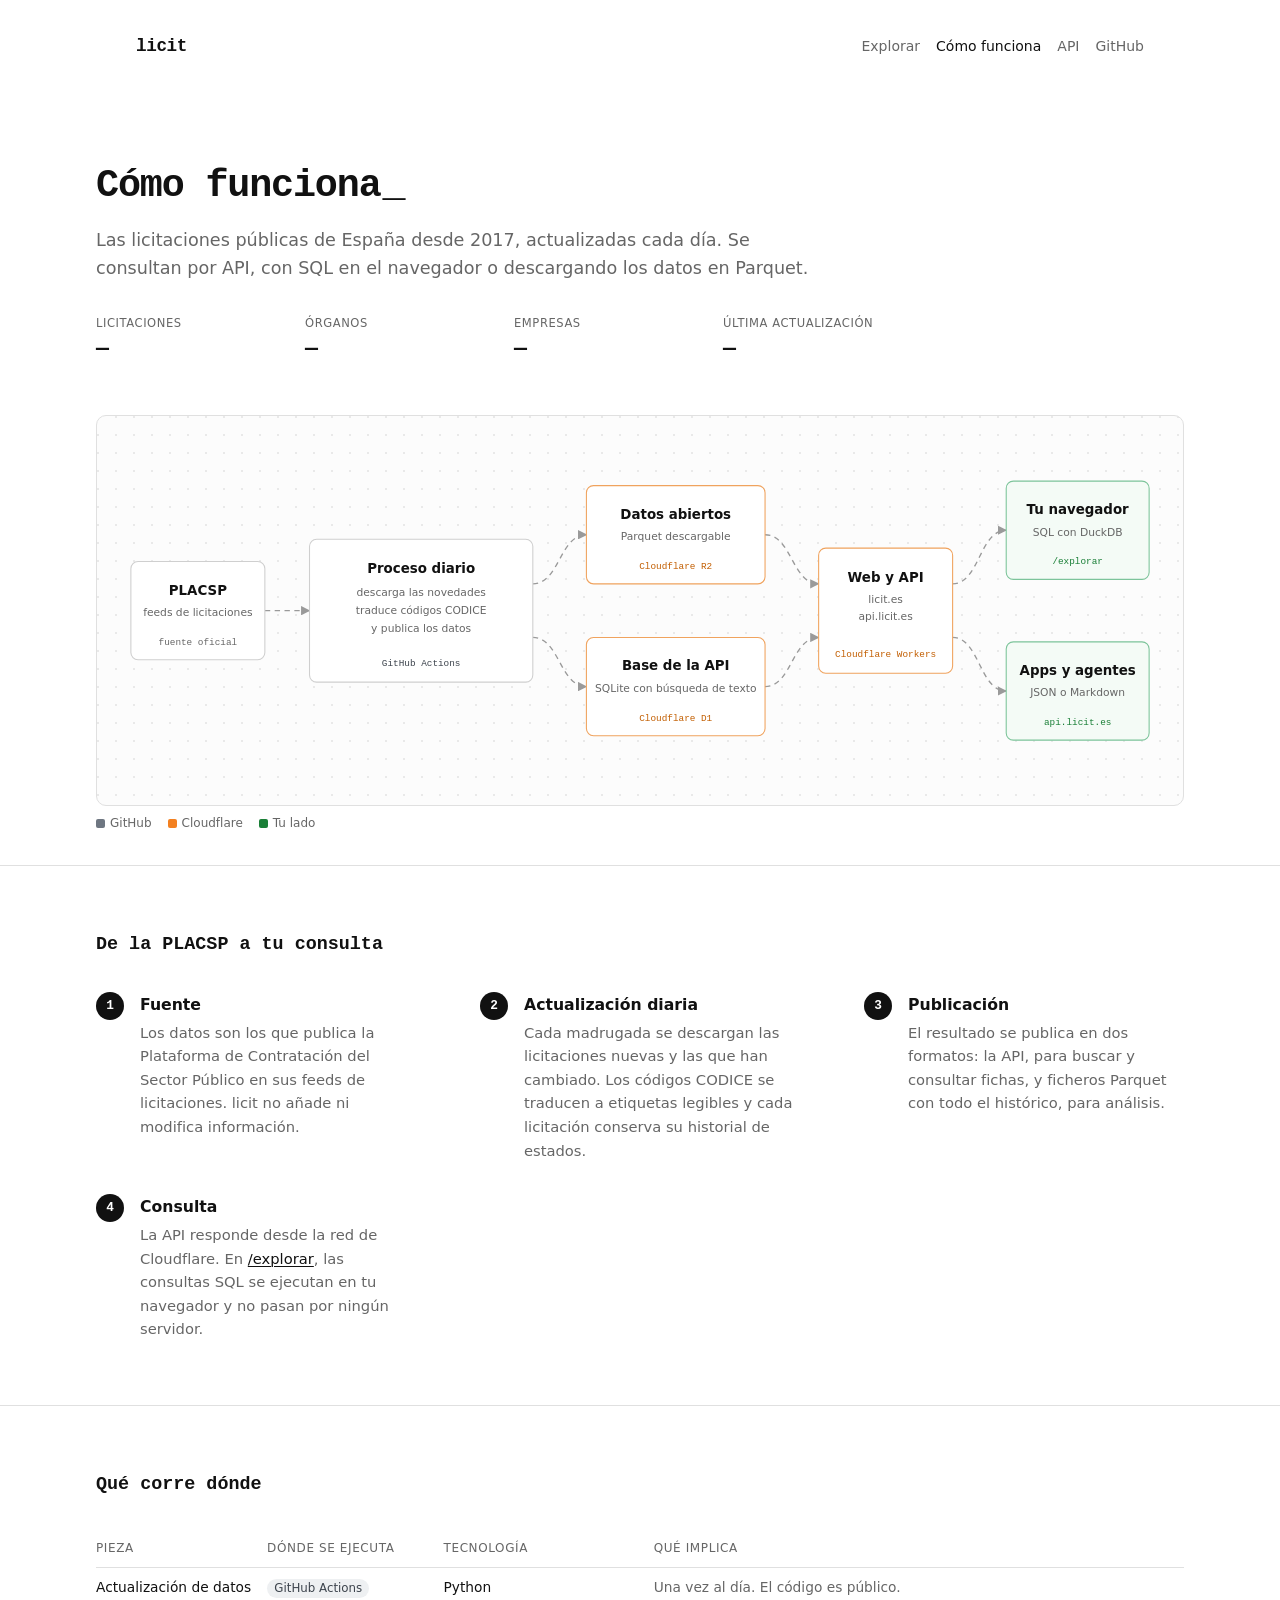
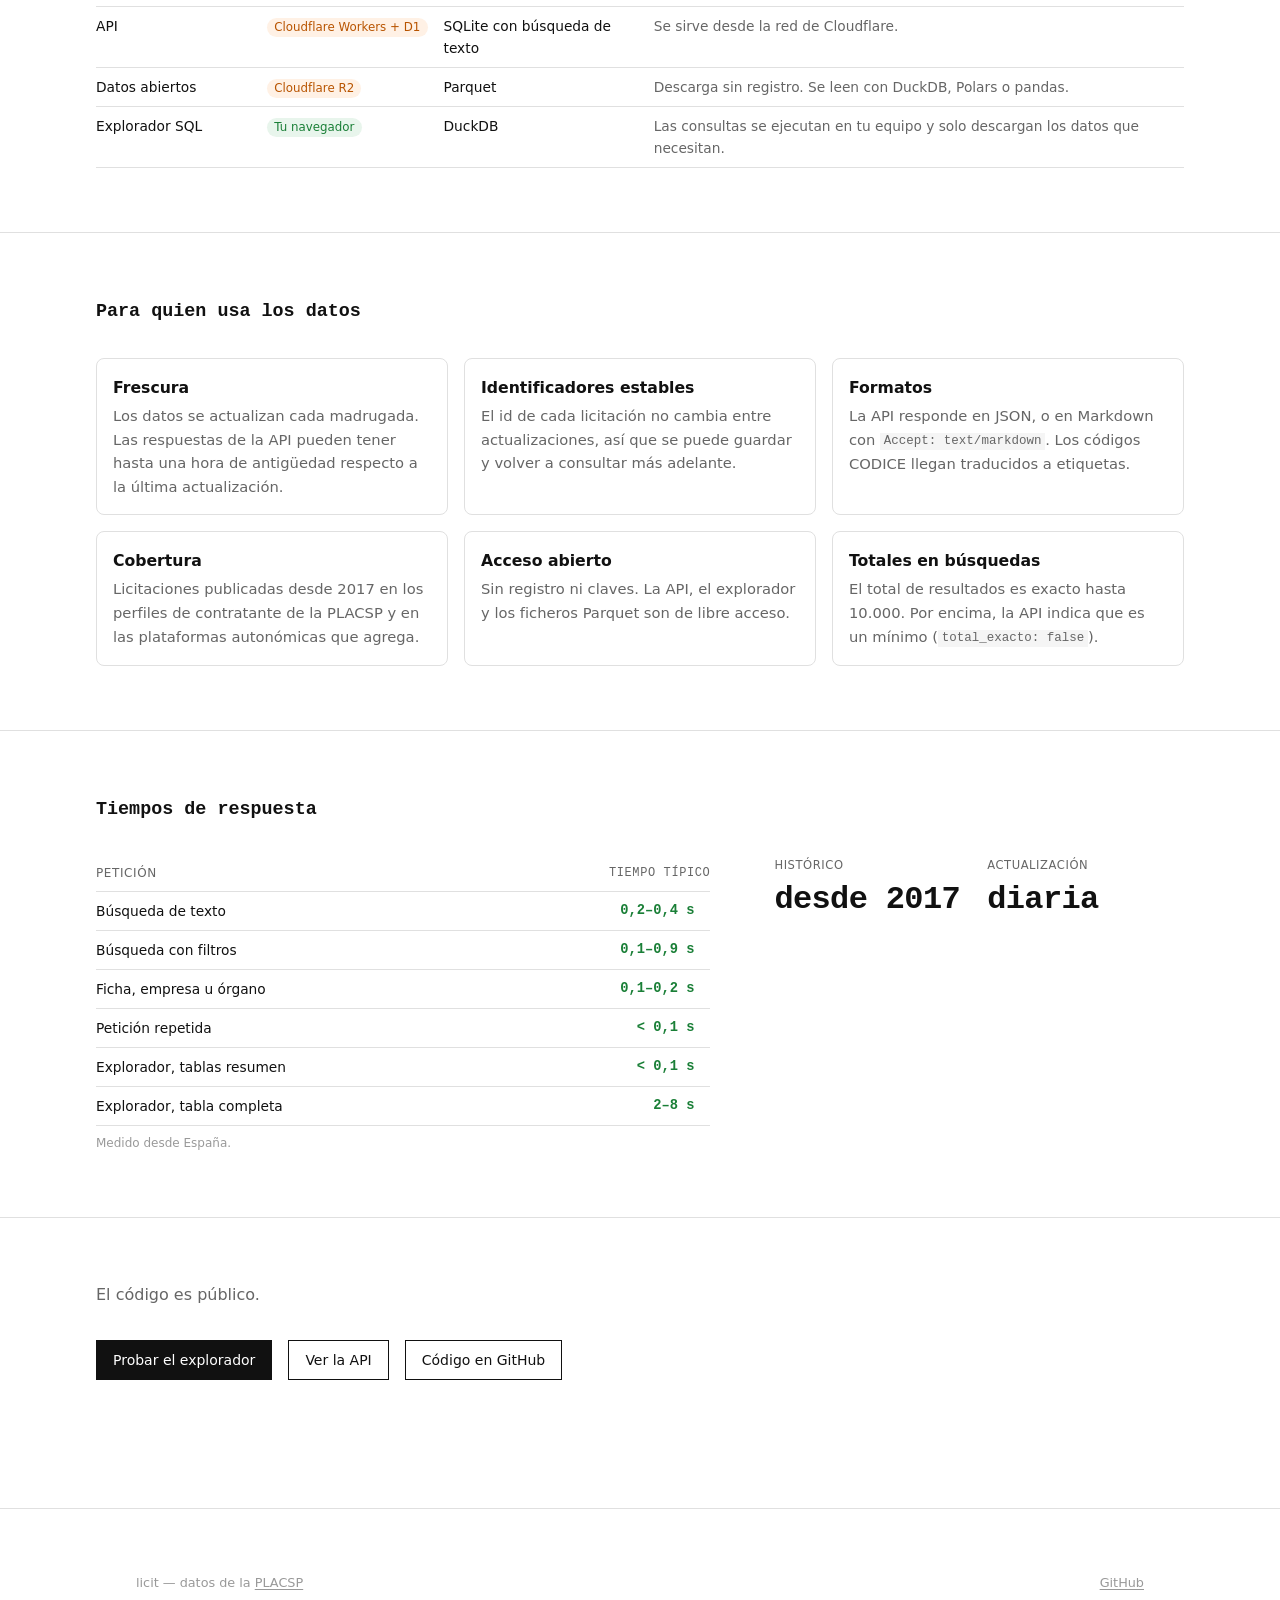
==== commit 67edd8e5: "docs(site): keep only client-facing facts on the architecture page Co-Authored-By: Claude Opus 5.5 <" ====
--- a/site/arquitectura.html
+++ b/site/arquitectura.html
@@ -4,9 +4,9 @@
   <meta charset="utf-8">
   <meta name="viewport" content="width=device-width, initial-scale=1">
   <title>Cómo funciona — licit</title>
-  <meta name="description" content="Arquitectura de licit: 1,6 millones de licitaciones públicas servidas sin servidores ni coste recurrente, con GitHub Actions, Cloudflare D1, R2, Workers y DuckDB en el navegador.">
+  <meta name="description" content="Cómo funciona licit: de dónde salen los datos, cada cuánto se actualizan y dónde se ejecuta cada consulta.">
   <meta property="og:title" content="Cómo funciona licit">
-  <meta property="og:description" content="Sin servidores: ETL en GitHub Actions, SQLite en el edge y DuckDB en tu navegador.">
+  <meta property="og:description" content="Licitaciones públicas de España desde 2017: API, SQL en el navegador y datos abiertos en Parquet.">
   <link rel="icon" href="data:image/svg+xml,<svg xmlns='http://www.w3.org/2000/svg' viewBox='0 0 32 32'><rect width='32' height='32' fill='%23111'/><text x='16' y='23' font-family='monospace' font-size='20' font-weight='700' fill='%23fff' text-anchor='middle'>l</text></svg>">
   <link rel="stylesheet" href="style.css">
   <script>document.documentElement.classList.replace("no-js","js")</script>
@@ -28,7 +28,7 @@
     <section class="arq-hero">
       <div class="container wide">
         <h1 class="reveal">Cómo funciona<span class="cursor">_</span></h1>
-        <p class="lead reveal">Las licitaciones públicas de España desde 2017, con una API y SQL en el navegador. No hay ningún servidor encendido: GitHub procesa los datos cada noche, Cloudflare los sirve y las consultas analíticas se ejecutan en tu navegador. El coste recurrente es cero.</p>
+        <p class="lead reveal">Las licitaciones públicas de España desde 2017, actualizadas cada día. Se consultan por API, con SQL en el navegador o descargando los datos en Parquet.</p>
         <dl class="arq-live reveal" id="live">
           <div><dt>Licitaciones</dt><dd data-k="total_licitaciones">—</dd></div>
           <div><dt>Órganos</dt><dd data-k="total_organos">—</dd></div>
@@ -40,103 +40,76 @@
 
     <section class="arq-diagram-wrap">
       <div class="container wide">
-        <div class="arq-diagram reveal" role="img" aria-label="Flujo de datos: la PLACSP alimenta un ETL diario en GitHub Actions, que escribe en Cloudflare R2 (Parquet y estado) y D1 (SQLite). Un Worker de Cloudflare sirve la API desde D1 y los Parquet desde R2. El navegador ejecuta DuckDB sobre los Parquet; los agentes consumen la API.">
-          <svg viewBox="0 0 1180 470" xmlns="http://www.w3.org/2000/svg">
+        <div class="arq-diagram reveal" role="img" aria-label="Flujo de datos: la PLACSP publica los feeds; un proceso diario en GitHub Actions los normaliza y publica la base de la API en Cloudflare D1 y los datos abiertos en Cloudflare R2. Un Worker de Cloudflare sirve la web, la API y los Parquet. El navegador ejecuta SQL sobre los Parquet; las aplicaciones y agentes usan la API.">
+          <svg viewBox="0 0 1180 400" xmlns="http://www.w3.org/2000/svg">
             <defs>
               <marker id="arrow" viewBox="0 0 10 10" refX="9" refY="5" markerWidth="7" markerHeight="7" orient="auto-start-reverse">
                 <path d="M0,0 L10,5 L0,10 z" class="arq-arrowhead"/>
               </marker>
             </defs>
 
-            <!-- edges -->
-            <path class="arq-edge" d="M170,235 L220,235" marker-end="url(#arrow)"/>
-            <path class="arq-edge" d="M470,170 C500,170 500,150 530,150" marker-end="url(#arrow)"/>
-            <path class="arq-edge" d="M470,330 C500,330 500,330 530,330" marker-end="url(#arrow)"/>
-            <path class="arq-edge back" d="M530,195 C495,195 495,215 472,215" marker-end="url(#arrow)"/>
-            <path class="arq-edge" d="M730,150 C760,150 760,205 790,205" marker-end="url(#arrow)"/>
-            <path class="arq-edge" d="M730,330 C760,330 760,265 790,265" marker-end="url(#arrow)"/>
-            <path class="arq-edge" d="M940,205 C970,205 970,140 1000,140" marker-end="url(#arrow)"/>
-            <path class="arq-edge" d="M940,265 C970,265 970,330 1000,330" marker-end="url(#arrow)"/>
-            <text class="arq-edge-label" x="501" y="228">estado</text>
-
-            <!-- PLACSP -->
+            <path class="arq-edge" d="M170,200 L220,200" marker-end="url(#arrow)"/>
+            <path class="arq-edge" d="M470,170 C500,170 500,115 530,115" marker-end="url(#arrow)"/>
+            <path class="arq-edge" d="M470,230 C500,230 500,285 530,285" marker-end="url(#arrow)"/>
+            <path class="arq-edge" d="M730,115 C760,115 760,170 790,170" marker-end="url(#arrow)"/>
+            <path class="arq-edge" d="M730,285 C760,285 760,230 790,230" marker-end="url(#arrow)"/>
+            <path class="arq-edge" d="M940,170 C970,170 970,110 1000,110" marker-end="url(#arrow)"/>
+            <path class="arq-edge" d="M940,230 C970,230 970,290 1000,290" marker-end="url(#arrow)"/>
+
             <g class="arq-node">
-              <rect x="20" y="180" width="150" height="110" rx="8"/>
-              <text class="t" x="95" y="216">PLACSP</text>
-              <text class="s" x="95" y="240">feeds ATOM CODICE</text>
-              <text class="s" x="95" y="258">+ archivos anuales</text>
-              <text class="tag gov" x="95" y="279">fuente pública</text>
-            </g>
-
-            <!-- GitHub Actions -->
-            <g class="arq-group">
-              <rect x="220" y="70" width="250" height="360" rx="10"/>
-              <text class="t" x="345" y="98">GitHub Actions</text>
-              <text class="s" x="345" y="117">cada día · 04:30 UTC · ~14 min</text>
-            </g>
+              <rect x="20" y="145" width="150" height="110" rx="8"/>
+              <text class="t" x="95" y="182">PLACSP</text>
+              <text class="s" x="95" y="206">feeds de licitaciones</text>
+              <text class="tag gov" x="95" y="238">fuente oficial</text>
+            </g>
+
             <g class="arq-node">
-              <rect x="240" y="135" width="210" height="80" rx="8"/>
-              <text class="t" x="345" y="166">Postgres efímero</text>
-              <text class="s" x="345" y="188">restaura · ingiere · poda</text>
-            </g>
-            <g class="arq-node">
-              <rect x="240" y="230" width="210" height="80" rx="8"/>
-              <text class="t" x="345" y="261">ETL en Python</text>
-              <text class="s" x="345" y="283">parsers CODICE (src/etl)</text>
-            </g>
-            <g class="arq-node accent-duck">
-              <rect x="240" y="325" width="210" height="80" rx="8"/>
-              <text class="t" x="345" y="356">DuckDB</text>
-              <text class="s" x="345" y="378">compacta · deduplica · agrega</text>
-            </g>
-
-            <!-- R2 / D1 -->
+              <rect x="220" y="120" width="250" height="160" rx="8"/>
+              <text class="t" x="345" y="158">Proceso diario</text>
+              <text class="s" x="345" y="184">descarga las novedades</text>
+              <text class="s" x="345" y="204">traduce códigos CODICE</text>
+              <text class="s" x="345" y="224">y publica los datos</text>
+              <text class="tag gh" x="345" y="262">GitHub Actions</text>
+            </g>
+
             <g class="arq-node accent-cf">
-              <rect x="530" y="95" width="200" height="120" rx="8"/>
-              <text class="t" x="630" y="128">Cloudflare R2</text>
-              <text class="s" x="630" y="152">Parquet compactado</text>
-              <text class="s" x="630" y="170">estado (pg_dump, 1,2 GB)</text>
-              <text class="tag cf" x="630" y="198">almacén de objetos</text>
+              <rect x="530" y="60" width="200" height="110" rx="8"/>
+              <text class="t" x="630" y="97">Datos abiertos</text>
+              <text class="s" x="630" y="121">Parquet descargable</text>
+              <text class="tag cf" x="630" y="153">Cloudflare R2</text>
             </g>
             <g class="arq-node accent-cf">
-              <rect x="530" y="270" width="200" height="120" rx="8"/>
-              <text class="t" x="630" y="303">Cloudflare D1</text>
-              <text class="s" x="630" y="327">SQLite + FTS5</text>
-              <text class="s" x="630" y="345">1,6 M filas · 2,2 GB</text>
-              <text class="tag cf" x="630" y="373">base de la API</text>
-            </g>
-
-            <!-- Worker -->
+              <rect x="530" y="230" width="200" height="110" rx="8"/>
+              <text class="t" x="630" y="267">Base de la API</text>
+              <text class="s" x="630" y="291">SQLite con búsqueda de texto</text>
+              <text class="tag cf" x="630" y="323">Cloudflare D1</text>
+            </g>
+
             <g class="arq-node accent-cf">
-              <rect x="790" y="160" width="150" height="150" rx="8"/>
-              <text class="t" x="865" y="194">Worker</text>
-              <text class="s" x="865" y="218">licit.es</text>
-              <text class="s" x="865" y="236">api.licit.es</text>
-              <text class="s" x="865" y="254">caché en el edge</text>
-              <text class="tag cf" x="865" y="290">sin servidor</text>
-            </g>
-
-            <!-- consumers -->
+              <rect x="790" y="130" width="150" height="140" rx="8"/>
+              <text class="t" x="865" y="168">Web y API</text>
+              <text class="s" x="865" y="192">licit.es</text>
+              <text class="s" x="865" y="210">api.licit.es</text>
+              <text class="tag cf" x="865" y="252">Cloudflare Workers</text>
+            </g>
+
             <g class="arq-node accent-you">
-              <rect x="1000" y="85" width="160" height="110" rx="8"/>
-              <text class="t" x="1080" y="120">Tu navegador</text>
-              <text class="s" x="1080" y="144">DuckDB-WASM</text>
-              <text class="s" x="1080" y="162">SQL sobre Parquet</text>
-              <text class="tag you" x="1080" y="183">/explorar</text>
+              <rect x="1000" y="55" width="160" height="110" rx="8"/>
+              <text class="t" x="1080" y="92">Tu navegador</text>
+              <text class="s" x="1080" y="116">SQL con DuckDB</text>
+              <text class="tag you" x="1080" y="148">/explorar</text>
             </g>
             <g class="arq-node accent-you">
-              <rect x="1000" y="275" width="160" height="110" rx="8"/>
-              <text class="t" x="1080" y="310">Apps y agentes</text>
-              <text class="s" x="1080" y="334">JSON o Markdown</text>
-              <text class="s" x="1080" y="352">REST /v1/...</text>
-              <text class="tag you" x="1080" y="373">api.licit.es</text>
+              <rect x="1000" y="235" width="160" height="110" rx="8"/>
+              <text class="t" x="1080" y="272">Apps y agentes</text>
+              <text class="s" x="1080" y="296">JSON o Markdown</text>
+              <text class="tag you" x="1080" y="328">api.licit.es</text>
             </g>
           </svg>
         </div>
         <p class="arq-legend">
           <span><i class="dot gh"></i>GitHub</span>
           <span><i class="dot cf"></i>Cloudflare</span>
-          <span><i class="dot duck"></i>DuckDB</span>
           <span><i class="dot you"></i>Tu lado</span>
           <span class="arq-swipe">desliza el diagrama →</span>
         </p>
@@ -145,48 +118,34 @@
 
     <section class="arq-section">
       <div class="container wide">
-        <h2 class="reveal">El viaje de un dato</h2>
+        <h2 class="reveal">De la PLACSP a tu consulta</h2>
         <ol class="arq-steps">
           <li class="reveal">
             <span class="n">1</span>
             <div>
-              <h3>La PLACSP publica</h3>
-              <p>La Plataforma de Contratación del Sector Público publica cada licitación en feeds ATOM con formato CODICE: XML paginado, sin filtros ni búsqueda. Además deja un ZIP por año. Es la única fuente.</p>
+              <h3>Fuente</h3>
+              <p>Los datos son los que publica la Plataforma de Contratación del Sector Público en sus feeds de licitaciones. licit no añade ni modifica información.</p>
             </div>
           </li>
           <li class="reveal">
             <span class="n">2</span>
             <div>
-              <h3>GitHub Actions procesa</h3>
-              <p>Cada noche se levanta un Postgres dentro de GitHub Actions. Restaura el estado del día anterior desde R2, lee las páginas nuevas del feed con el ETL en Python y poda lo que tiene más de dos años. Al terminar guarda el estado y el contenedor desaparece. Tarda unos 14 minutos.</p>
+              <h3>Actualización diaria</h3>
+              <p>Cada madrugada se descargan las licitaciones nuevas y las que han cambiado. Los códigos CODICE se traducen a etiquetas legibles y cada licitación conserva su historial de estados.</p>
             </div>
           </li>
           <li class="reveal">
             <span class="n">3</span>
             <div>
-              <h3>DuckDB transforma</h3>
-              <p>DuckDB junta el histórico con lo nuevo en un Parquet sin duplicados y ordenado por fecha, y calcula las tablas derivadas: empresas, órganos, catálogos y resúmenes. Son 1,6 millones de filas y tarda menos de un segundo.</p>
+              <h3>Publicación</h3>
+              <p>El resultado se publica en dos formatos: la API, para buscar y consultar fichas, y ficheros Parquet con todo el histórico, para análisis.</p>
             </div>
           </li>
           <li class="reveal">
             <span class="n">4</span>
             <div>
-              <h3>Cloudflare guarda</h3>
-              <p>Los cambios del día llegan a D1 como <em>upserts</em>; el Parquet y el estado, a R2. Si D1 supera 4,5 GB, el proceso se detiene para no exceder el almacenamiento incluido en el plan.</p>
-            </div>
-          </li>
-          <li class="reveal">
-            <span class="n">5</span>
-            <div>
-              <h3>El Worker sirve</h3>
-              <p>Un único Worker atiende <code>licit.es</code> y <code>api.licit.es</code>: la web, la API sobre D1 y los Parquet desde R2 por rangos de bytes. Cada respuesta se cachea una hora en el edge, porque los datos solo cambian una vez al día.</p>
-            </div>
-          </li>
-          <li class="reveal">
-            <span class="n">6</span>
-            <div>
-              <h3>Consultas</h3>
-              <p>Las aplicaciones y los agentes usan la API, en JSON o en Markdown. En <a href="/explorar">/explorar</a>, DuckDB compilado a WebAssembly se ejecuta en tu navegador y descarga solo los trozos de Parquet que necesita la consulta.</p>
+              <h3>Consulta</h3>
+              <p>La API responde desde la red de Cloudflare. En <a href="/explorar">/explorar</a>, las consultas SQL se ejecutan en tu navegador y no pasan por ningún servidor.</p>
             </div>
           </li>
         </ol>
@@ -198,15 +157,12 @@
         <h2 class="reveal">Qué corre dónde</h2>
         <div class="arq-table reveal">
           <table>
-            <thead><tr><th>Pieza</th><th>Dónde se ejecuta</th><th>Tecnología</th><th>Por qué ahí</th></tr></thead>
+            <thead><tr><th>Pieza</th><th>Dónde se ejecuta</th><th>Tecnología</th><th>Qué implica</th></tr></thead>
             <tbody>
-              <tr><td>Ingesta y normalización</td><td><span class="pill gh">GitHub Actions</span></td><td>Python · lxml · asyncpg</td><td>Minutos gratuitos en repos públicos y sin límite de CPU. Parsear XML CODICE no cabe en un Worker.</td></tr>
-              <tr><td>Estado del ETL</td><td><span class="pill gh">Actions</span> → <span class="pill cf">R2</span></td><td>PostgreSQL 16 efímero + <code>pg_dump</code></td><td>El ETL ya estaba escrito para Postgres. Solo existe mientras corre.</td></tr>
-              <tr><td>Compactar y agregar</td><td><span class="pill gh">GitHub Actions</span></td><td>DuckDB</td><td>Agrega 1,6 M filas en menos de un segundo.</td></tr>
-              <tr><td>Base de la API</td><td><span class="pill cf">Cloudflare D1</span></td><td>SQLite + FTS5</td><td>Fichas y búsquedas leen pocas filas por índice. Para eso SQLite es lo más rápido.</td></tr>
-              <tr><td>Datos abiertos</td><td><span class="pill cf">Cloudflare R2</span></td><td>Parquet (zstd)</td><td>No cobra por tráfico de salida. Parquet lo leen DuckDB, Polars o pandas.</td></tr>
-              <tr><td>API y web</td><td><span class="pill cf">Cloudflare Workers</span></td><td>JavaScript · caché del edge</td><td>No hay nada encendido si nadie consulta, y corre junto a D1 y R2.</td></tr>
-              <tr><td>Explorador SQL</td><td><span class="pill you">Tu navegador</span></td><td>DuckDB-WASM</td><td>La CPU la pone quien consulta. SQL completo sobre todo el histórico sin coste de servidor.</td></tr>
+              <tr><td>Actualización de datos</td><td><span class="pill gh">GitHub Actions</span></td><td>Python</td><td>Una vez al día. El código es público.</td></tr>
+              <tr><td>API</td><td><span class="pill cf">Cloudflare Workers + D1</span></td><td>SQLite con búsqueda de texto</td><td>Se sirve desde la red de Cloudflare.</td></tr>
+              <tr><td>Datos abiertos</td><td><span class="pill cf">Cloudflare R2</span></td><td>Parquet</td><td>Descarga sin registro. Se leen con DuckDB, Polars o pandas.</td></tr>
+              <tr><td>Explorador SQL</td><td><span class="pill you">Tu navegador</span></td><td>DuckDB</td><td>Las consultas se ejecutan en tu equipo y solo descargan los datos que necesitan.</td></tr>
             </tbody>
           </table>
         </div>
@@ -215,56 +171,55 @@
 
     <section class="arq-section">
       <div class="container wide">
-        <h2 class="reveal">Decisiones de diseño</h2>
+        <h2 class="reveal">Para quien usa los datos</h2>
         <div class="arq-cards">
           <article class="reveal">
-            <h3>SQLite para servir, DuckDB para analizar</h3>
-            <p>Las fichas y las búsquedas leen pocas filas por índice y las sirve D1 (SQLite). Las agregaciones recorren columnas enteras y las calcula DuckDB, en el ETL y en el navegador. DuckDB no se usa en el Worker por su consumo de memoria y el tamaño del binario WebAssembly.</p>
-          </article>
-          <article class="reveal">
-            <h3>Postgres efímero</h3>
-            <p>El ETL usa Postgres. Se levanta en GitHub Actions solo durante la ejecución. El estado entre ejecuciones es un <code>pg_dump</code> en R2 con los dos últimos años.</p>
+            <h3>Frescura</h3>
+            <p>Los datos se actualizan cada madrugada. Las respuestas de la API pueden tener hasta una hora de antigüedad respecto a la última actualización.</p>
           </article>
           <article class="reveal">
             <h3>Identificadores estables</h3>
-            <p>Los ids públicos se derivan de claves naturales de la PLACSP: <code>md5(entry_id)</code> para licitaciones y <code>platform_id</code>, DIR3 o nombre para órganos. Son los mismos en cualquier carga.</p>
-          </article>
-          <article class="reveal">
-            <h3>Orden cronológico</h3>
-            <p>D1 se cargó ordenado por fecha de publicación y las altas diarias se añaden al final. «Más recientes primero» se resuelve recorriendo el rowid en orden inverso, sin ordenar. El índice FTS5 devuelve los resultados en ese mismo orden.</p>
-          </article>
-          <article class="reveal">
-            <h3>Upserts independientes del orden</h3>
-            <p>Cada campo toma la versión más reciente, <code>fecha_publicacion</code> la más antigua y <code>historial_estados</code> se fusiona. Las cargas pueden aplicarse en cualquier orden.</p>
-          </article>
-          <article class="reveal">
-            <h3>Parquet para HTTP</h3>
-            <p>Un Parquet por tabla, deduplicado y ordenado por fecha, en grupos de 500.000 filas. El navegador lo lee por rangos de bytes, cada rango se cachea en el edge y la URL incluye la versión del fichero.</p>
-          </article>
-        </div>
-      </div>
-    </section>
-
-    <section class="arq-section">
-      <div class="container wide">
-        <h2 class="reveal">En números</h2>
+            <p>El id de cada licitación no cambia entre actualizaciones, así que se puede guardar y volver a consultar más adelante.</p>
+          </article>
+          <article class="reveal">
+            <h3>Formatos</h3>
+            <p>La API responde en JSON, o en Markdown con <code>Accept: text/markdown</code>. Los códigos CODICE llegan traducidos a etiquetas.</p>
+          </article>
+          <article class="reveal">
+            <h3>Cobertura</h3>
+            <p>Licitaciones publicadas desde 2017 en los perfiles de contratante de la PLACSP y en las plataformas autonómicas que agrega.</p>
+          </article>
+          <article class="reveal">
+            <h3>Acceso abierto</h3>
+            <p>Sin registro ni claves. La API, el explorador y los ficheros Parquet son de libre acceso.</p>
+          </article>
+          <article class="reveal">
+            <h3>Totales en búsquedas</h3>
+            <p>El total de resultados es exacto hasta 10.000. Por encima, la API indica que es un mínimo (<code>total_exacto: false</code>).</p>
+          </article>
+        </div>
+      </div>
+    </section>
+
+    <section class="arq-section">
+      <div class="container wide">
+        <h2 class="reveal">Tiempos de respuesta</h2>
         <div class="arq-split">
           <div class="arq-table reveal">
             <table>
-              <thead><tr><th>Petición</th><th class="num">Antes</th><th class="num">Ahora</th></tr></thead>
+              <thead><tr><th>Petición</th><th class="num">Tiempo típico</th></tr></thead>
               <tbody>
-                <tr><td>Búsqueda de texto común</td><td class="num">20 s</td><td class="num">0,4 s</td></tr>
-                <tr><td>Buscar empresa u órgano</td><td class="num">10 s</td><td class="num">0,1 s</td></tr>
-                <tr><td>Catálogos</td><td class="num">5 s</td><td class="num">0,1 s</td></tr>
-                <tr><td>Respuesta repetida (caché)</td><td class="num">—</td><td class="num">0,07 s</td></tr>
-                <tr><td>Primera consulta del explorador</td><td class="num">34 s</td><td class="num">&lt; 0,1 s</td></tr>
+                <tr><td>Búsqueda de texto</td><td class="num">0,2–0,4 s</td></tr>
+                <tr><td>Búsqueda con filtros</td><td class="num">0,1–0,9 s</td></tr>
+                <tr><td>Ficha, empresa u órgano</td><td class="num">0,1–0,2 s</td></tr>
+                <tr><td>Petición repetida</td><td class="num">&lt; 0,1 s</td></tr>
+                <tr><td>Explorador, tablas resumen</td><td class="num">&lt; 0,1 s</td></tr>
+                <tr><td>Explorador, tabla completa</td><td class="num">2–8 s</td></tr>
               </tbody>
             </table>
-            <p class="arq-note">Medido contra producción desde España, sin caché salvo donde se indica.</p>
+            <p class="arq-note">Medido desde España.</p>
           </div>
           <dl class="arq-facts reveal">
-            <div><dt>Servidores encendidos</dt><dd>0</dd></div>
-            <div><dt>Coste recurrente añadido</dt><dd>0 €</dd></div>
             <div><dt>Histórico</dt><dd>desde 2017</dd></div>
             <div><dt>Actualización</dt><dd>diaria</dd></div>
           </dl>
@@ -274,7 +229,7 @@
 
     <section class="arq-section arq-cta">
       <div class="container wide">
-        <p class="reveal">El código, el ETL y los workflows son públicos.</p>
+        <p class="reveal">El código es público.</p>
         <div class="hero-actions reveal">
           <a href="/explorar" class="btn btn-solid">Probar el explorador</a>
           <a href="https://api.licit.es/docs" class="btn">Ver la API</a>
--- a/site/style.css
+++ b/site/style.css
@@ -1595,6 +1595,7 @@
 }
 
 .tag.gov { fill: #666; }
+.tag.gh { fill: #3d444d; }
 .tag.cf { fill: #c25e00; }
 .tag.you { fill: #1a7f37; }
 
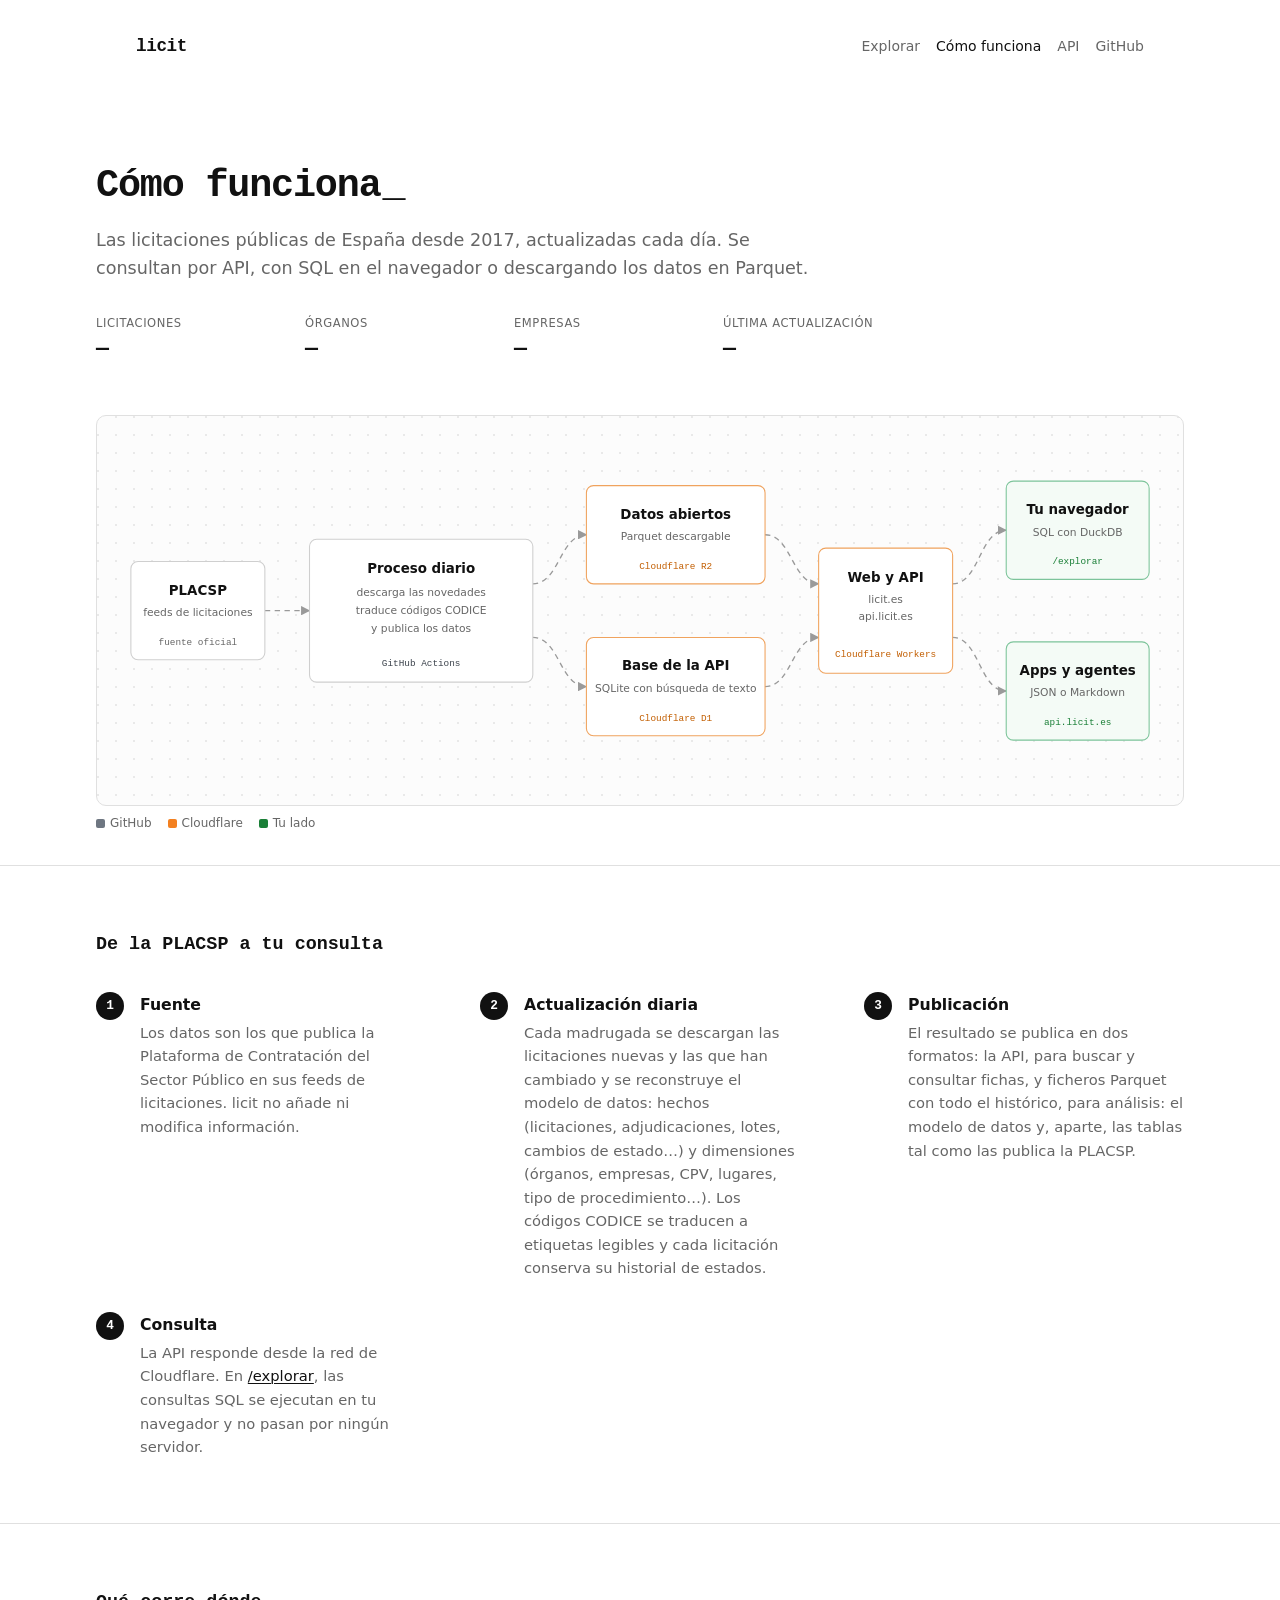
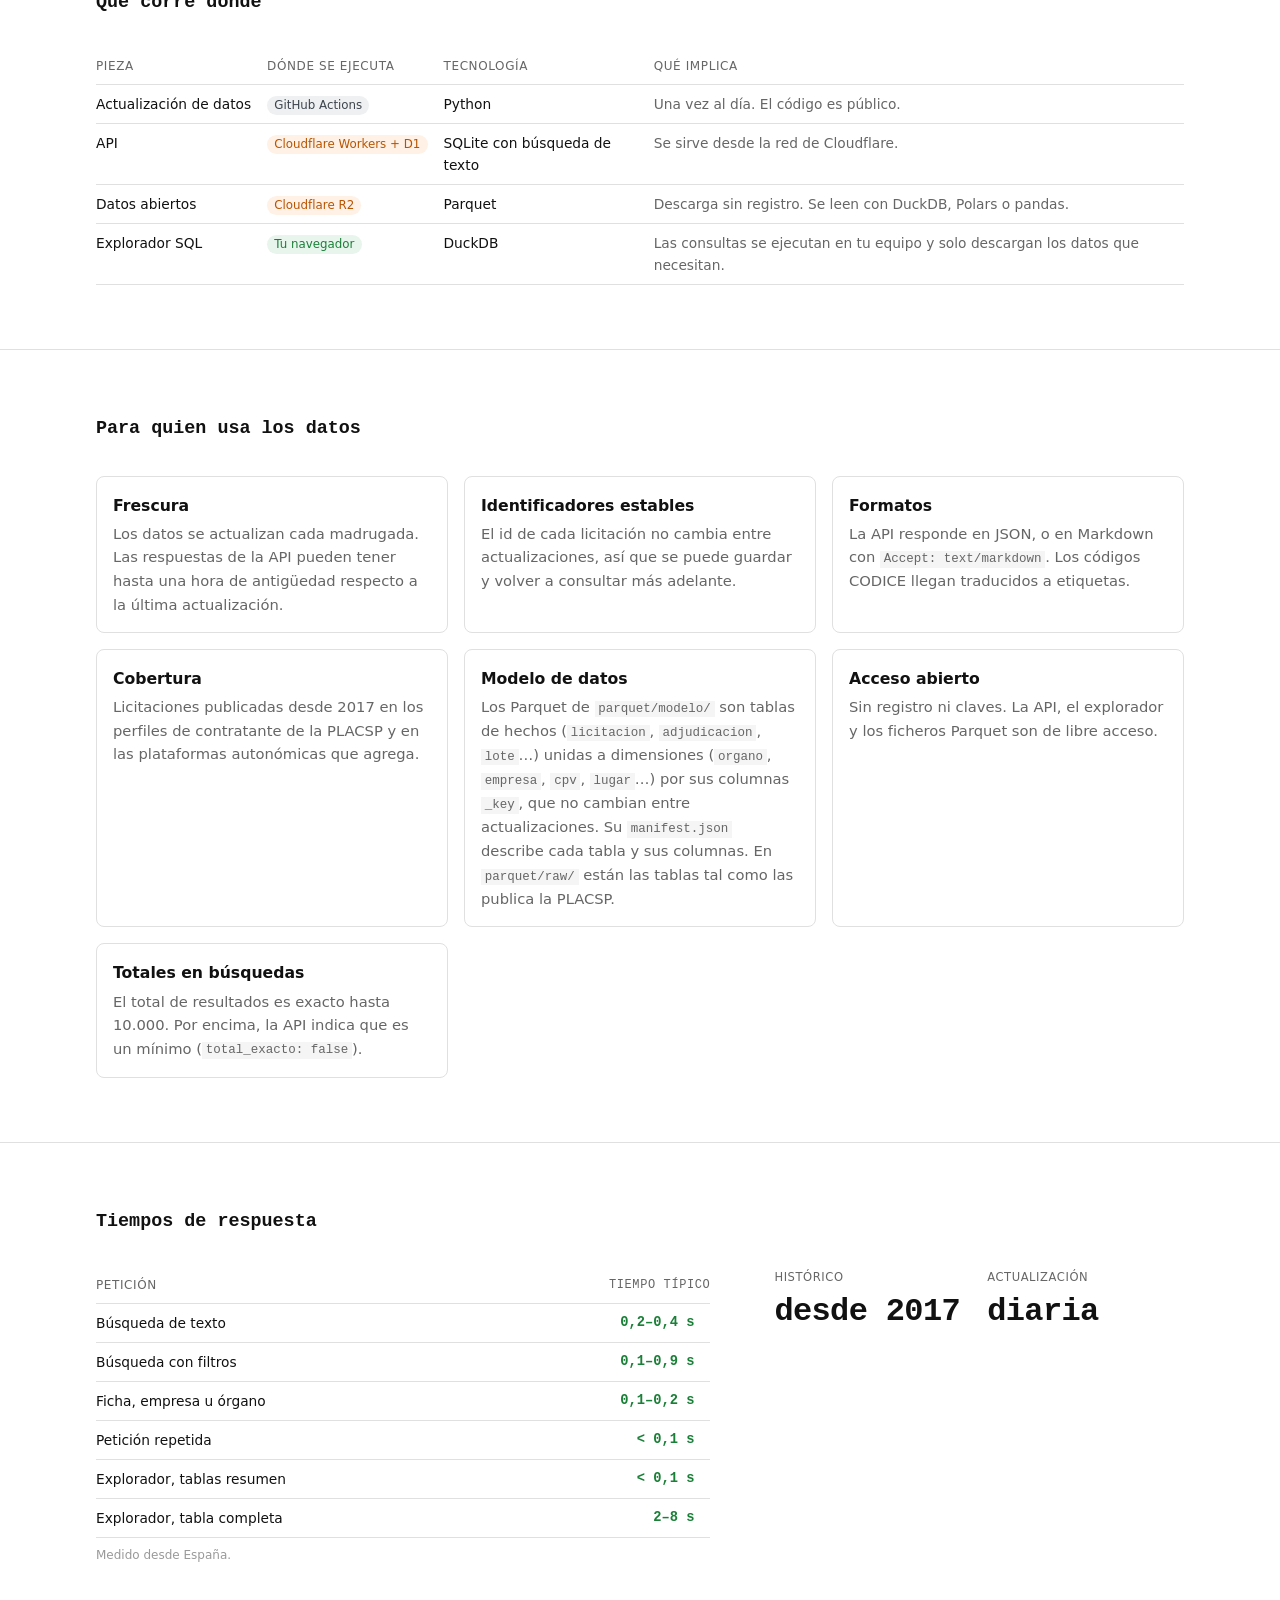
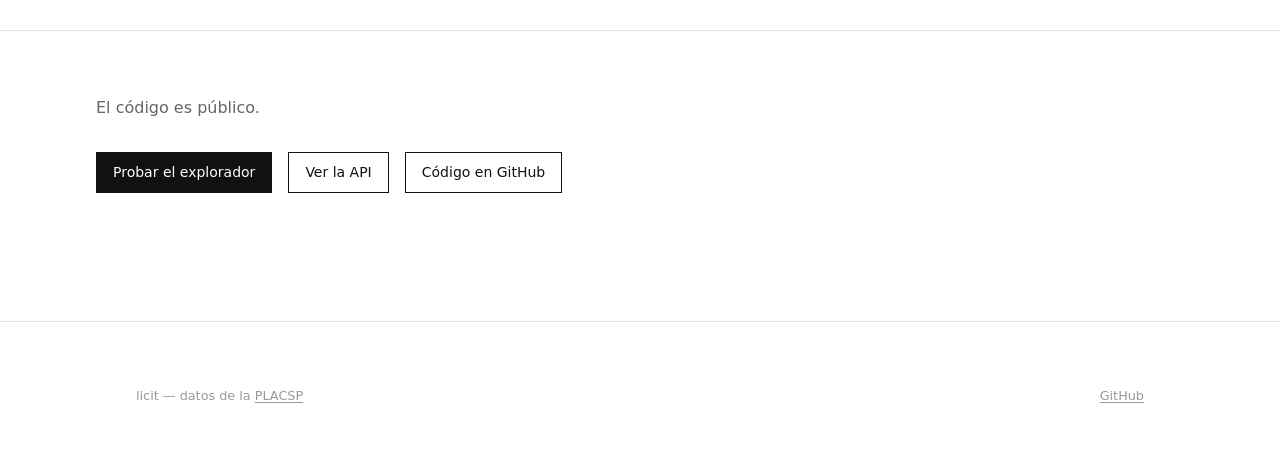
==== commit cee8ca08: "feat(explorer): query the dimensional model The explorer reads parquet/modelo, lists tables from the" ====
--- a/site/arquitectura.html
+++ b/site/arquitectura.html
@@ -131,14 +131,14 @@
             <span class="n">2</span>
             <div>
               <h3>Actualización diaria</h3>
-              <p>Cada madrugada se descargan las licitaciones nuevas y las que han cambiado. Los códigos CODICE se traducen a etiquetas legibles y cada licitación conserva su historial de estados.</p>
+              <p>Cada madrugada se descargan las licitaciones nuevas y las que han cambiado y se reconstruye el modelo de datos: hechos (licitaciones, adjudicaciones, lotes, cambios de estado…) y dimensiones (órganos, empresas, CPV, lugares, tipo de procedimiento…). Los códigos CODICE se traducen a etiquetas legibles y cada licitación conserva su historial de estados.</p>
             </div>
           </li>
           <li class="reveal">
             <span class="n">3</span>
             <div>
               <h3>Publicación</h3>
-              <p>El resultado se publica en dos formatos: la API, para buscar y consultar fichas, y ficheros Parquet con todo el histórico, para análisis.</p>
+              <p>El resultado se publica en dos formatos: la API, para buscar y consultar fichas, y ficheros Parquet con todo el histórico, para análisis: el modelo de datos y, aparte, las tablas tal como las publica la PLACSP.</p>
             </div>
           </li>
           <li class="reveal">
@@ -188,6 +188,10 @@
           <article class="reveal">
             <h3>Cobertura</h3>
             <p>Licitaciones publicadas desde 2017 en los perfiles de contratante de la PLACSP y en las plataformas autonómicas que agrega.</p>
+          </article>
+          <article class="reveal">
+            <h3>Modelo de datos</h3>
+            <p>Los Parquet de <code>parquet/modelo/</code> son tablas de hechos (<code>licitacion</code>, <code>adjudicacion</code>, <code>lote</code>…) unidas a dimensiones (<code>organo</code>, <code>empresa</code>, <code>cpv</code>, <code>lugar</code>…) por sus columnas <code>_key</code>, que no cambian entre actualizaciones. Su <code>manifest.json</code> describe cada tabla y sus columnas. En <code>parquet/raw/</code> están las tablas tal como las publica la PLACSP.</p>
           </article>
           <article class="reveal">
             <h3>Acceso abierto</h3>
--- a/site/style.css
+++ b/site/style.css
@@ -1052,6 +1052,14 @@
   white-space: nowrap;
 }
 
+.pg-schema li.pg-about {
+  display: block;
+  color: var(--fg-faint);
+  font-size: 0.72rem;
+  line-height: 1.4;
+  padding-bottom: 0.3rem;
+}
+
 .pg-schema details details > summary {
   display: flex;
   flex-direction: column;
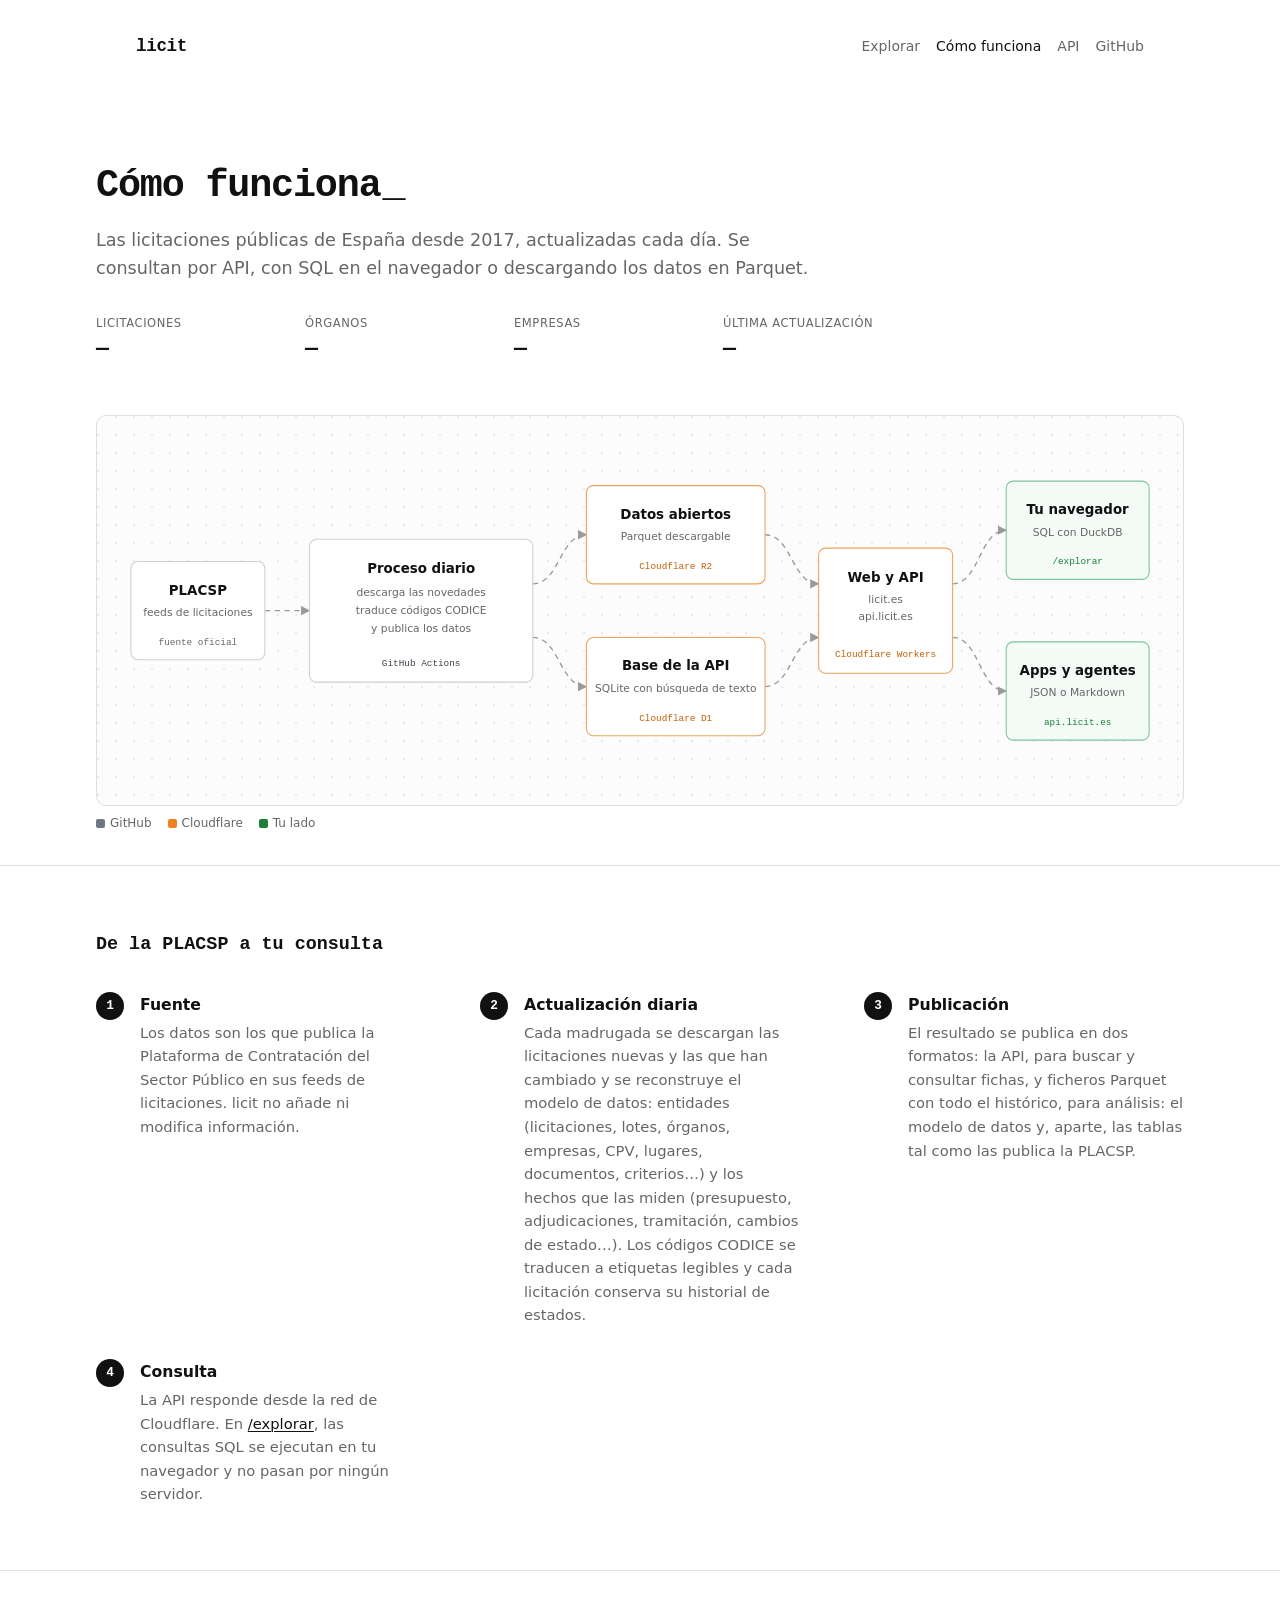
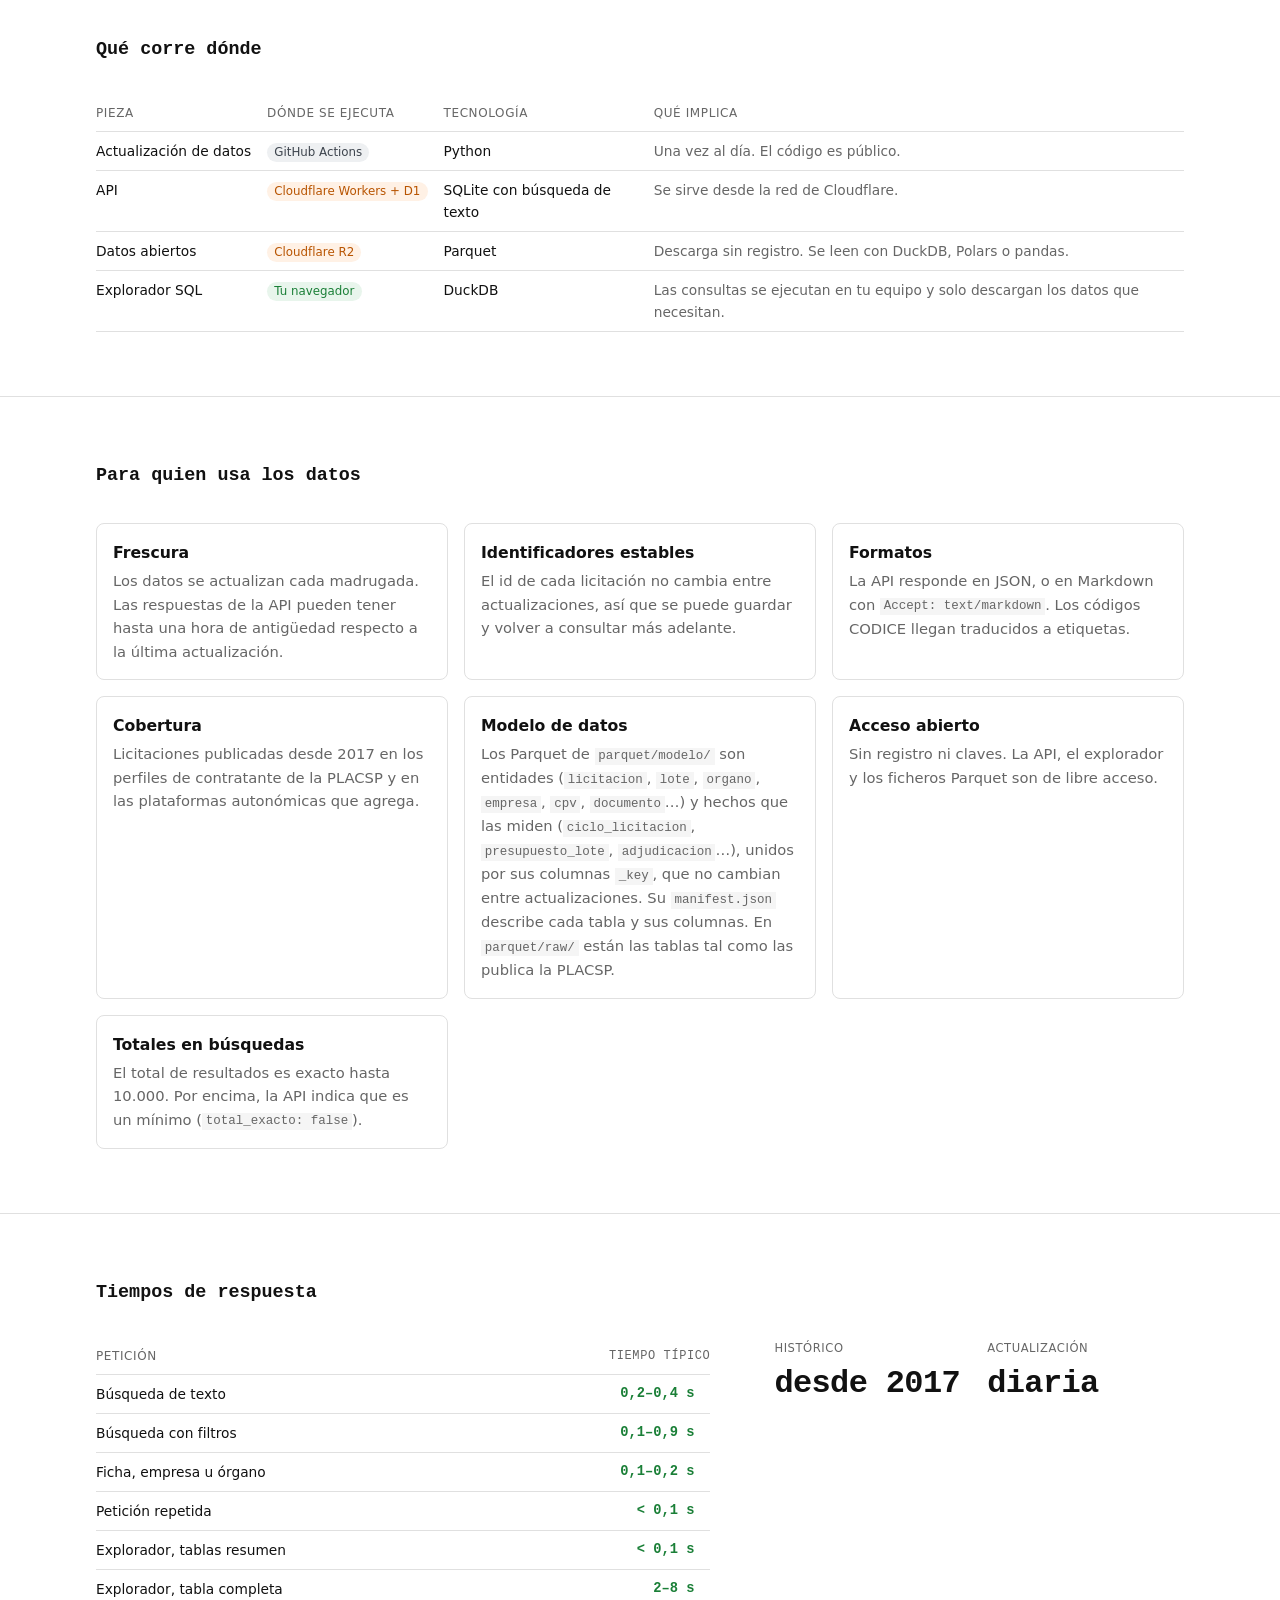
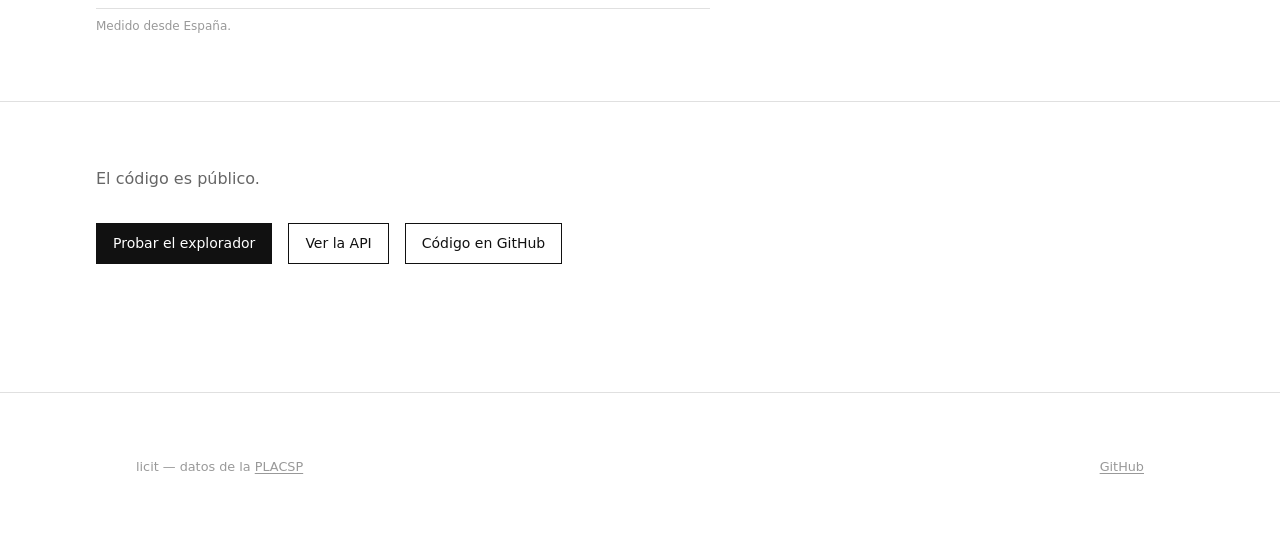
==== commit a0577696: "docs: explorer and docs describe entities and facts Co-Authored-By: Claude Opus 5.5 <noreply@anthrop" ====
--- a/site/arquitectura.html
+++ b/site/arquitectura.html
@@ -131,7 +131,7 @@
             <span class="n">2</span>
             <div>
               <h3>Actualización diaria</h3>
-              <p>Cada madrugada se descargan las licitaciones nuevas y las que han cambiado y se reconstruye el modelo de datos: hechos (licitaciones, adjudicaciones, lotes, cambios de estado…) y dimensiones (órganos, empresas, CPV, lugares, tipo de procedimiento…). Los códigos CODICE se traducen a etiquetas legibles y cada licitación conserva su historial de estados.</p>
+              <p>Cada madrugada se descargan las licitaciones nuevas y las que han cambiado y se reconstruye el modelo de datos: entidades (licitaciones, lotes, órganos, empresas, CPV, lugares, documentos, criterios…) y los hechos que las miden (presupuesto, adjudicaciones, tramitación, cambios de estado…). Los códigos CODICE se traducen a etiquetas legibles y cada licitación conserva su historial de estados.</p>
             </div>
           </li>
           <li class="reveal">
@@ -191,7 +191,7 @@
           </article>
           <article class="reveal">
             <h3>Modelo de datos</h3>
-            <p>Los Parquet de <code>parquet/modelo/</code> son tablas de hechos (<code>licitacion</code>, <code>adjudicacion</code>, <code>lote</code>…) unidas a dimensiones (<code>organo</code>, <code>empresa</code>, <code>cpv</code>, <code>lugar</code>…) por sus columnas <code>_key</code>, que no cambian entre actualizaciones. Su <code>manifest.json</code> describe cada tabla y sus columnas. En <code>parquet/raw/</code> están las tablas tal como las publica la PLACSP.</p>
+            <p>Los Parquet de <code>parquet/modelo/</code> son entidades (<code>licitacion</code>, <code>lote</code>, <code>organo</code>, <code>empresa</code>, <code>cpv</code>, <code>documento</code>…) y hechos que las miden (<code>ciclo_licitacion</code>, <code>presupuesto_lote</code>, <code>adjudicacion</code>…), unidos por sus columnas <code>_key</code>, que no cambian entre actualizaciones. Su <code>manifest.json</code> describe cada tabla y sus columnas. En <code>parquet/raw/</code> están las tablas tal como las publica la PLACSP.</p>
           </article>
           <article class="reveal">
             <h3>Acceso abierto</h3>
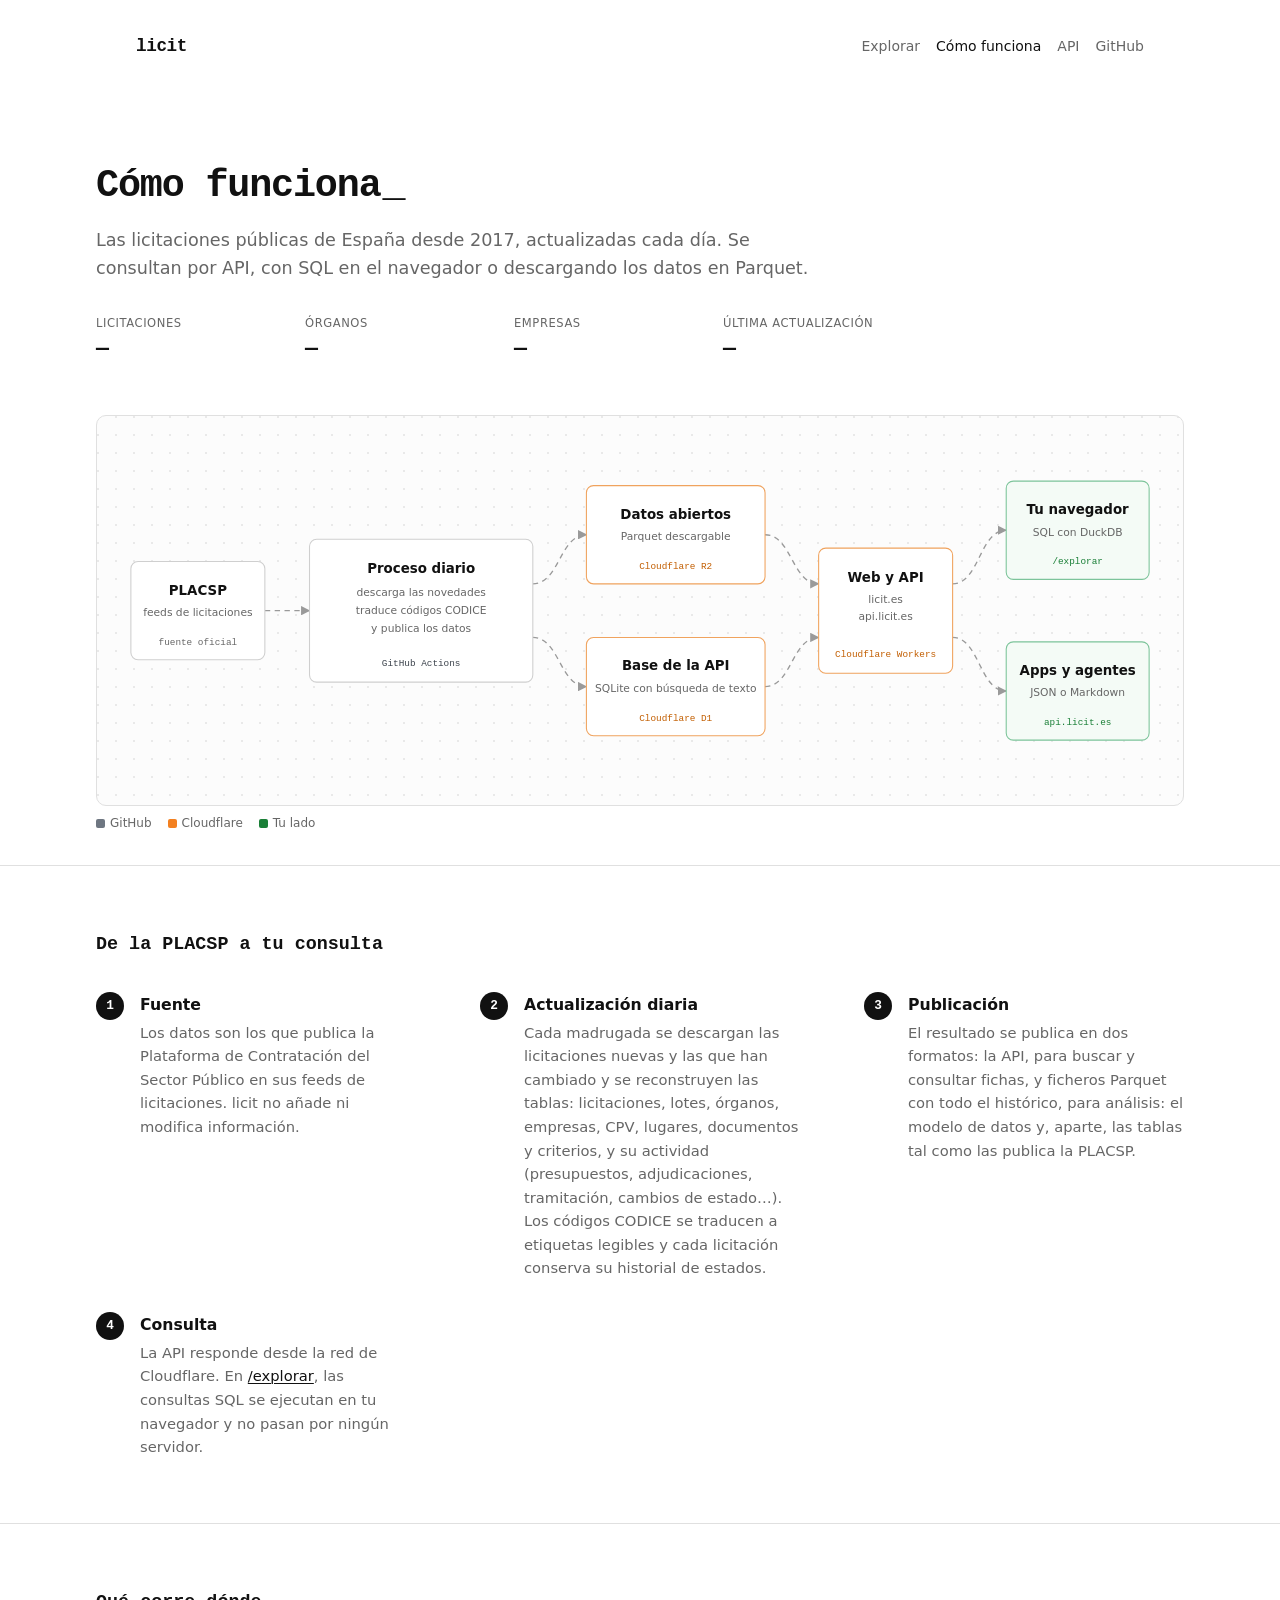
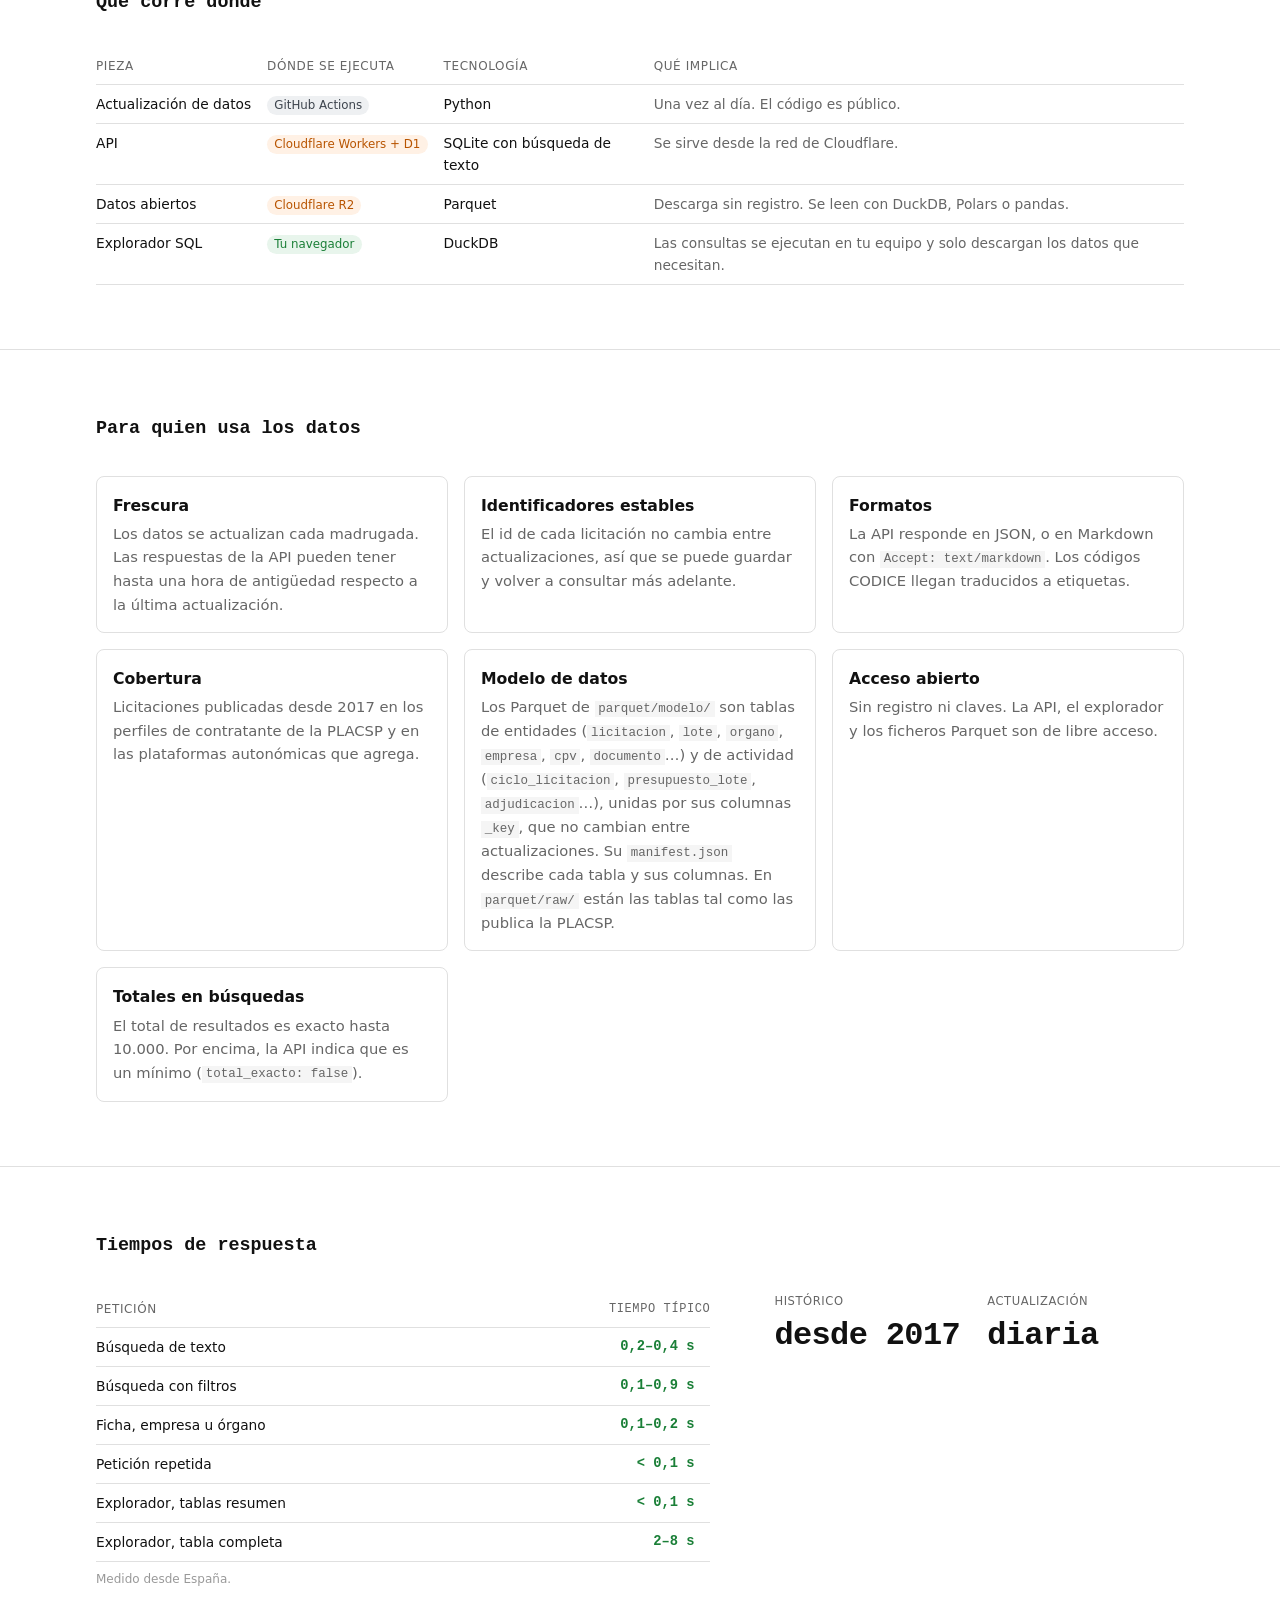
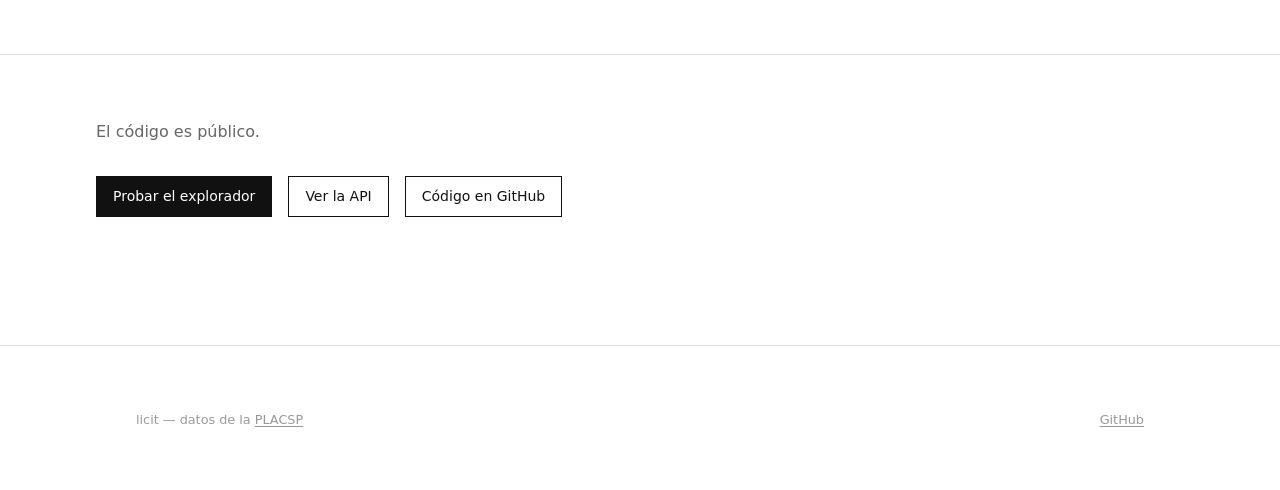
==== commit df7b95f6: "docs: describe the data model by what each table holds Co-Authored-By: Claude Opus 5.5 <noreply@anth" ====
--- a/site/arquitectura.html
+++ b/site/arquitectura.html
@@ -131,7 +131,7 @@
             <span class="n">2</span>
             <div>
               <h3>Actualización diaria</h3>
-              <p>Cada madrugada se descargan las licitaciones nuevas y las que han cambiado y se reconstruye el modelo de datos: entidades (licitaciones, lotes, órganos, empresas, CPV, lugares, documentos, criterios…) y los hechos que las miden (presupuesto, adjudicaciones, tramitación, cambios de estado…). Los códigos CODICE se traducen a etiquetas legibles y cada licitación conserva su historial de estados.</p>
+              <p>Cada madrugada se descargan las licitaciones nuevas y las que han cambiado y se reconstruyen las tablas: licitaciones, lotes, órganos, empresas, CPV, lugares, documentos y criterios, y su actividad (presupuestos, adjudicaciones, tramitación, cambios de estado…). Los códigos CODICE se traducen a etiquetas legibles y cada licitación conserva su historial de estados.</p>
             </div>
           </li>
           <li class="reveal">
@@ -191,7 +191,7 @@
           </article>
           <article class="reveal">
             <h3>Modelo de datos</h3>
-            <p>Los Parquet de <code>parquet/modelo/</code> son entidades (<code>licitacion</code>, <code>lote</code>, <code>organo</code>, <code>empresa</code>, <code>cpv</code>, <code>documento</code>…) y hechos que las miden (<code>ciclo_licitacion</code>, <code>presupuesto_lote</code>, <code>adjudicacion</code>…), unidos por sus columnas <code>_key</code>, que no cambian entre actualizaciones. Su <code>manifest.json</code> describe cada tabla y sus columnas. En <code>parquet/raw/</code> están las tablas tal como las publica la PLACSP.</p>
+            <p>Los Parquet de <code>parquet/modelo/</code> son tablas de entidades (<code>licitacion</code>, <code>lote</code>, <code>organo</code>, <code>empresa</code>, <code>cpv</code>, <code>documento</code>…) y de actividad (<code>ciclo_licitacion</code>, <code>presupuesto_lote</code>, <code>adjudicacion</code>…), unidas por sus columnas <code>_key</code>, que no cambian entre actualizaciones. Su <code>manifest.json</code> describe cada tabla y sus columnas. En <code>parquet/raw/</code> están las tablas tal como las publica la PLACSP.</p>
           </article>
           <article class="reveal">
             <h3>Acceso abierto</h3>
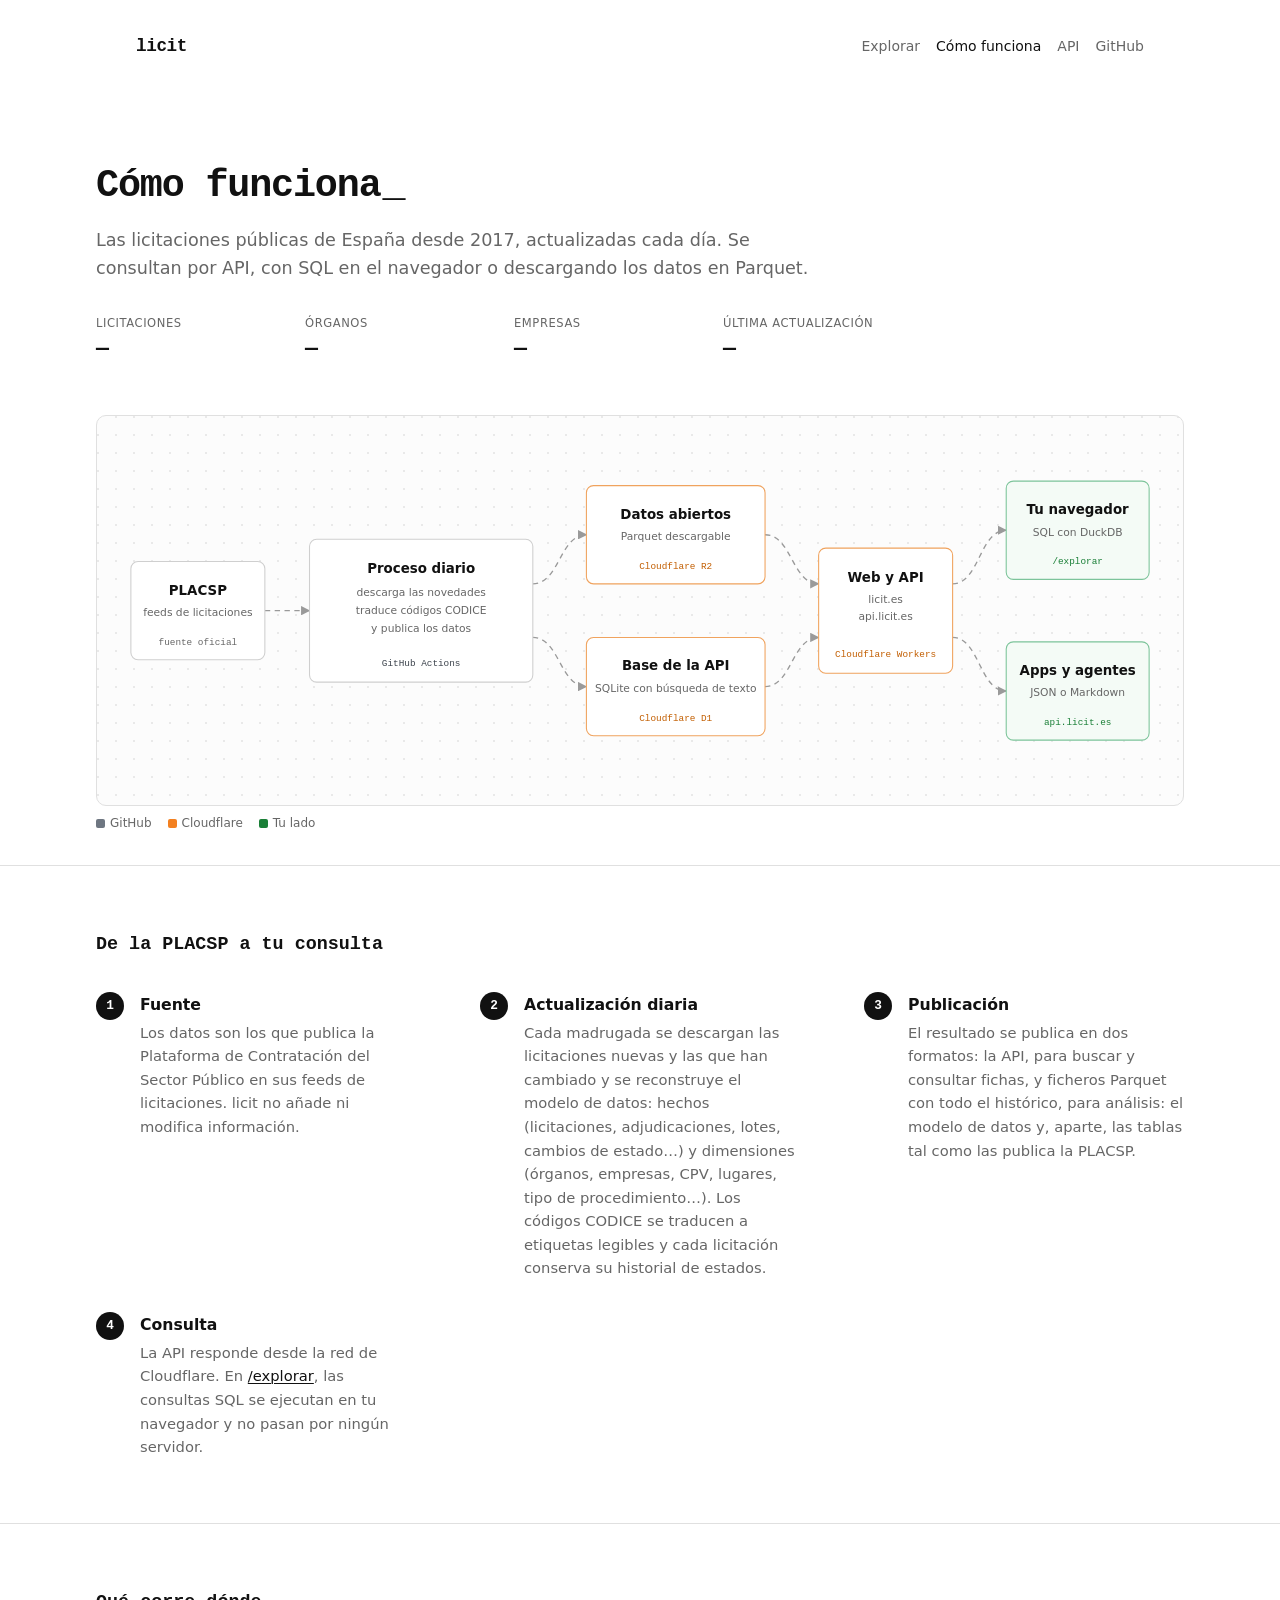
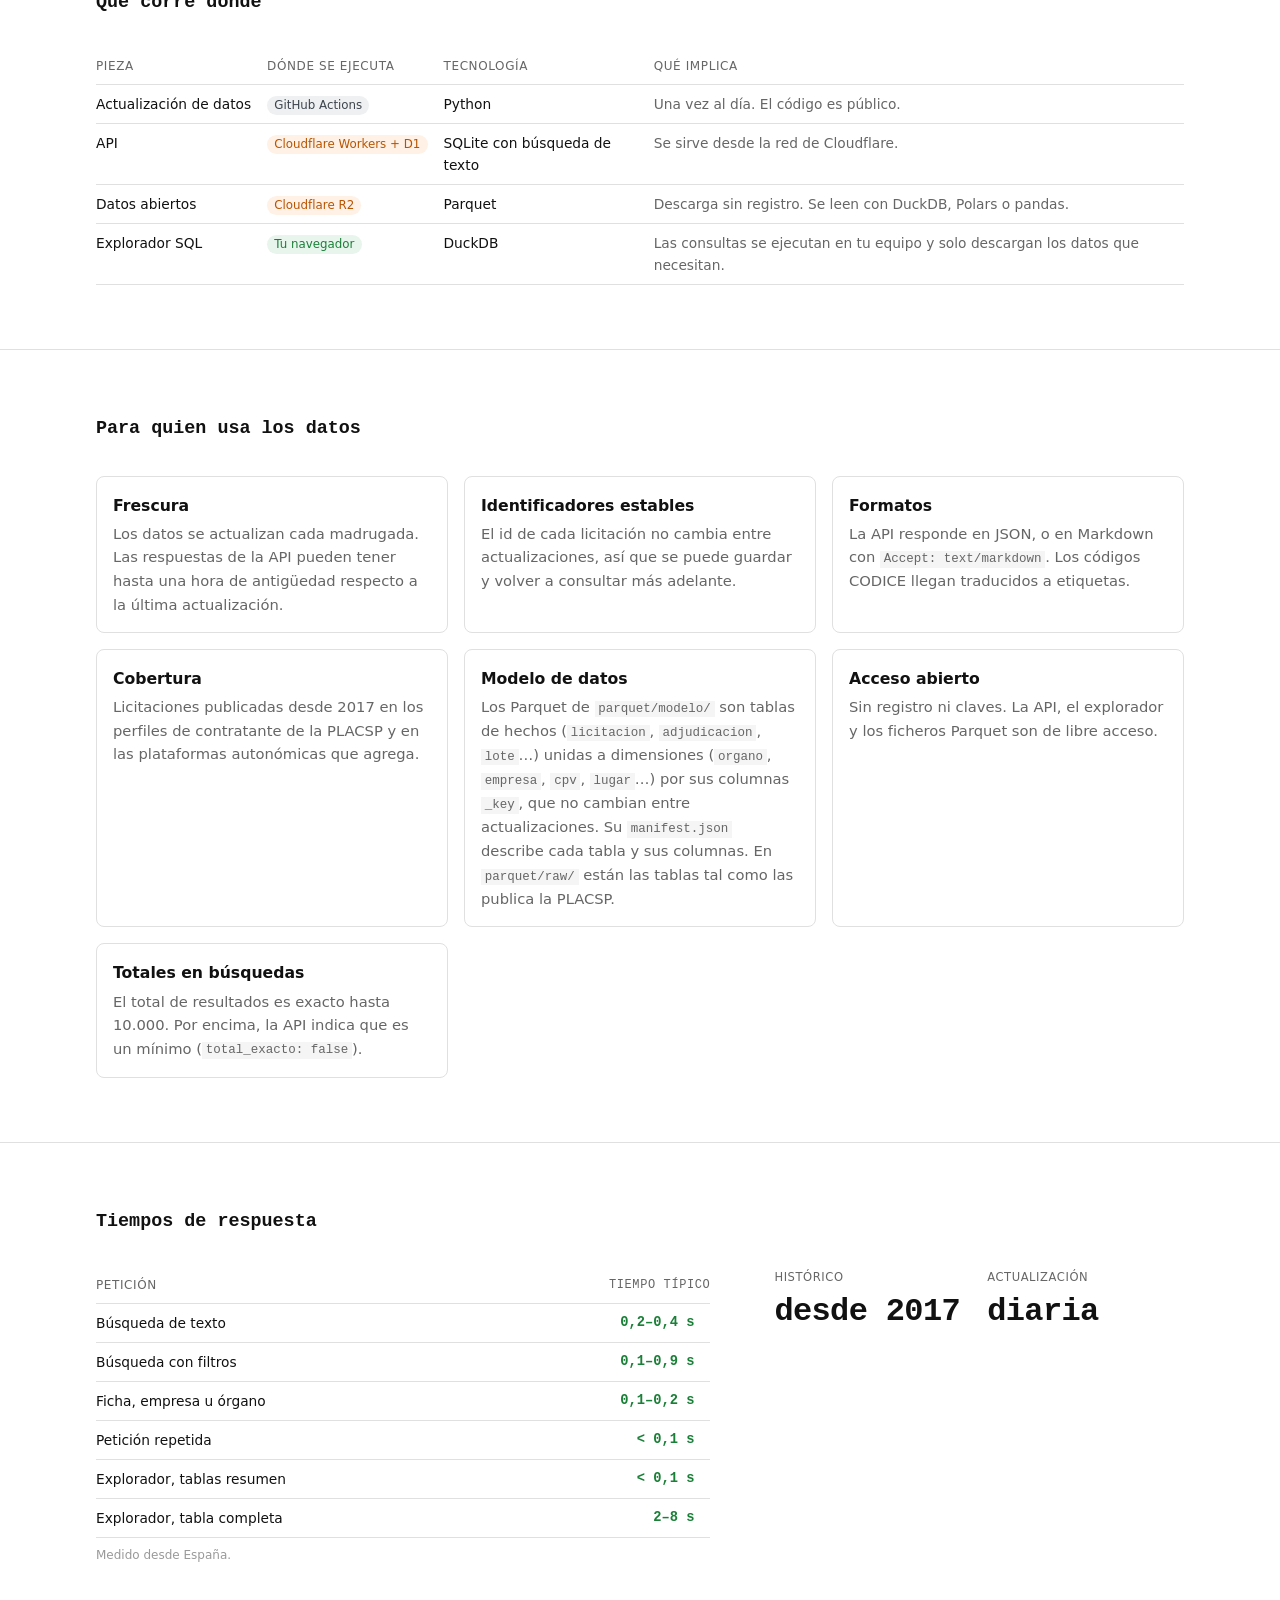
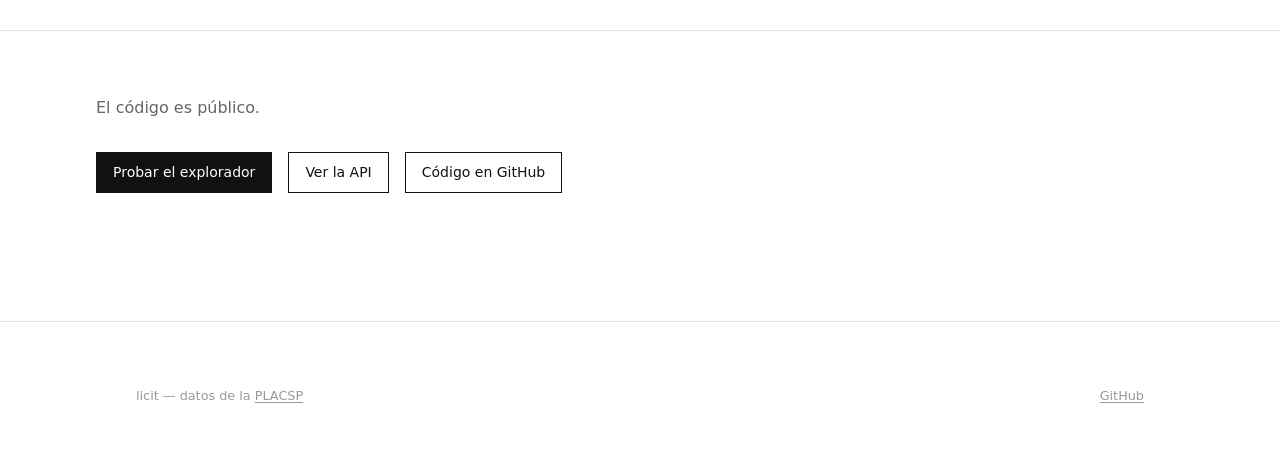
==== commit 3b7fc545: "Merge pull request #21 from pleka-ai/feat/pipeline-modelo feat: pipeline, explorador y docs sobre el" ====
--- a/site/arquitectura.html
+++ b/site/arquitectura.html
@@ -131,7 +131,7 @@
             <span class="n">2</span>
             <div>
               <h3>Actualización diaria</h3>
-              <p>Cada madrugada se descargan las licitaciones nuevas y las que han cambiado y se reconstruyen las tablas: licitaciones, lotes, órganos, empresas, CPV, lugares, documentos y criterios, y su actividad (presupuestos, adjudicaciones, tramitación, cambios de estado…). Los códigos CODICE se traducen a etiquetas legibles y cada licitación conserva su historial de estados.</p>
+              <p>Cada madrugada se descargan las licitaciones nuevas y las que han cambiado y se reconstruye el modelo de datos: hechos (licitaciones, adjudicaciones, lotes, cambios de estado…) y dimensiones (órganos, empresas, CPV, lugares, tipo de procedimiento…). Los códigos CODICE se traducen a etiquetas legibles y cada licitación conserva su historial de estados.</p>
             </div>
           </li>
           <li class="reveal">
@@ -191,7 +191,7 @@
           </article>
           <article class="reveal">
             <h3>Modelo de datos</h3>
-            <p>Los Parquet de <code>parquet/modelo/</code> son tablas de entidades (<code>licitacion</code>, <code>lote</code>, <code>organo</code>, <code>empresa</code>, <code>cpv</code>, <code>documento</code>…) y de actividad (<code>ciclo_licitacion</code>, <code>presupuesto_lote</code>, <code>adjudicacion</code>…), unidas por sus columnas <code>_key</code>, que no cambian entre actualizaciones. Su <code>manifest.json</code> describe cada tabla y sus columnas. En <code>parquet/raw/</code> están las tablas tal como las publica la PLACSP.</p>
+            <p>Los Parquet de <code>parquet/modelo/</code> son tablas de hechos (<code>licitacion</code>, <code>adjudicacion</code>, <code>lote</code>…) unidas a dimensiones (<code>organo</code>, <code>empresa</code>, <code>cpv</code>, <code>lugar</code>…) por sus columnas <code>_key</code>, que no cambian entre actualizaciones. Su <code>manifest.json</code> describe cada tabla y sus columnas. En <code>parquet/raw/</code> están las tablas tal como las publica la PLACSP.</p>
           </article>
           <article class="reveal">
             <h3>Acceso abierto</h3>
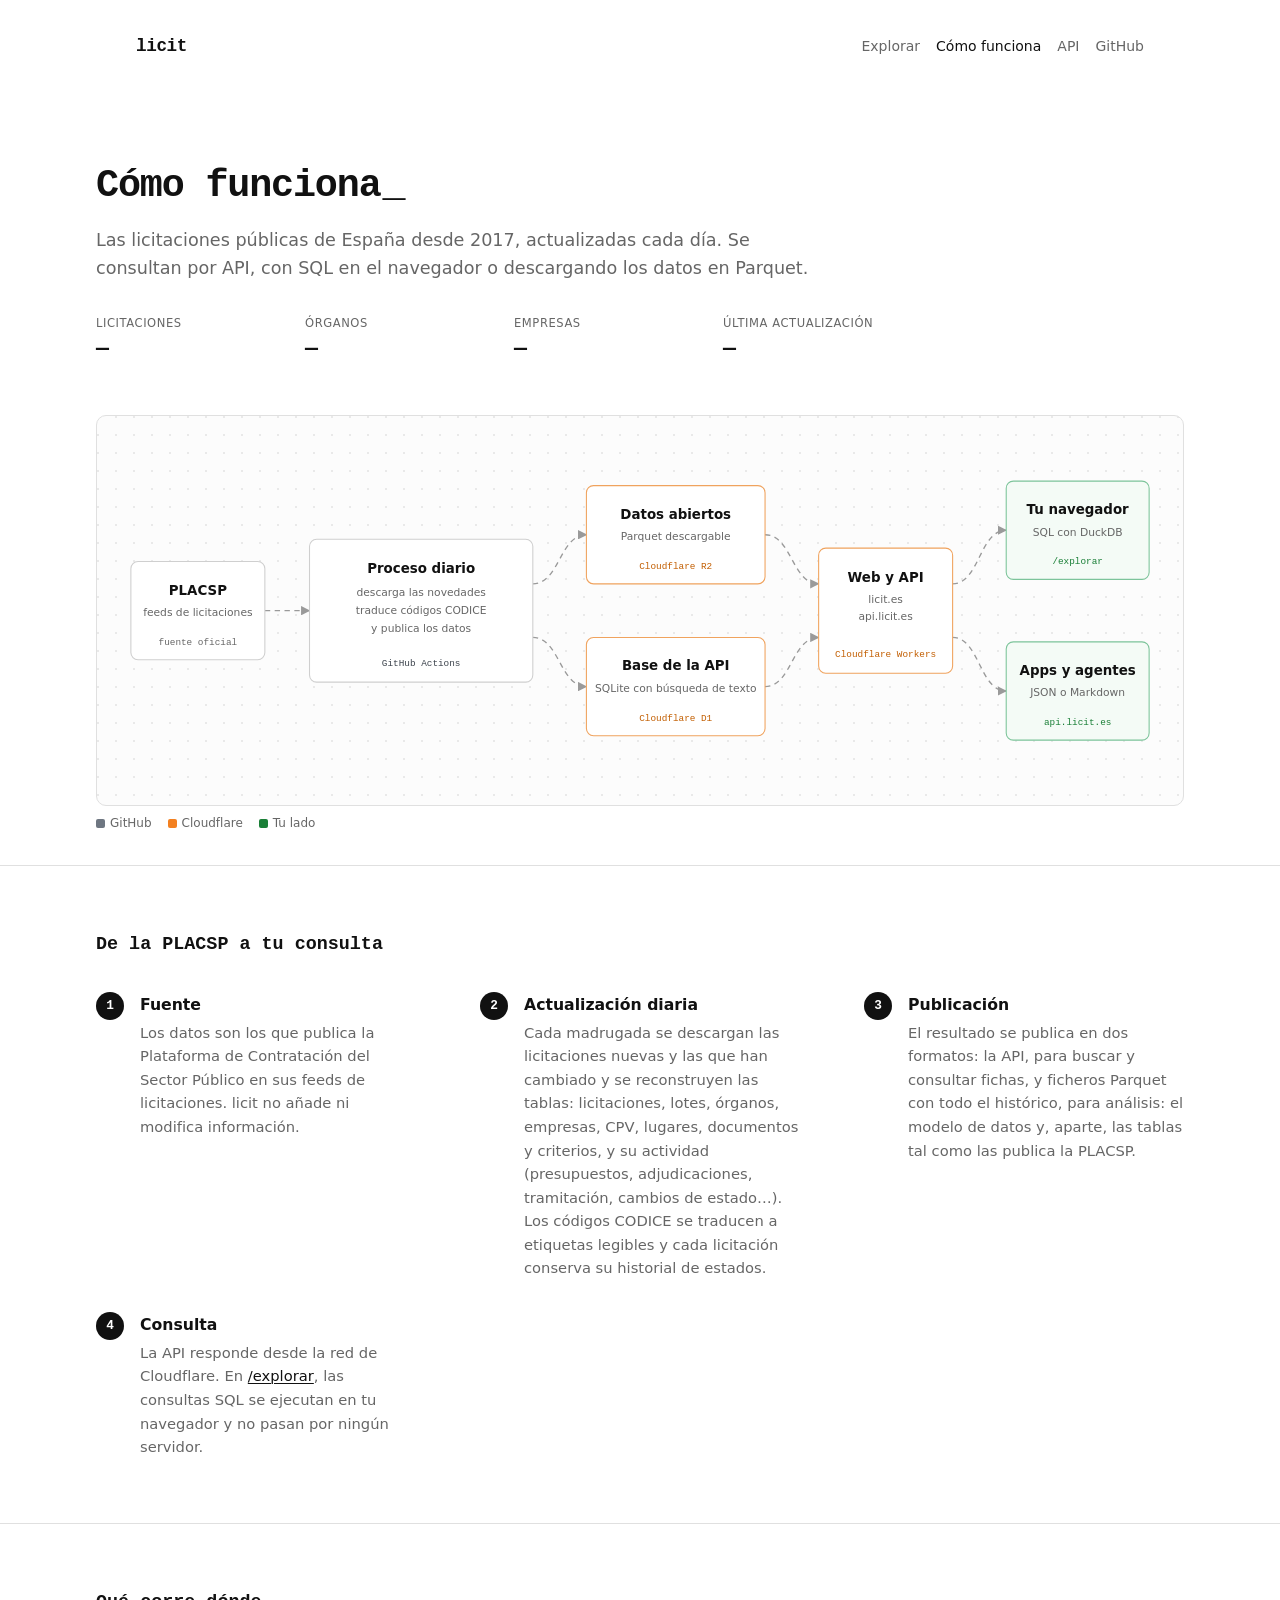
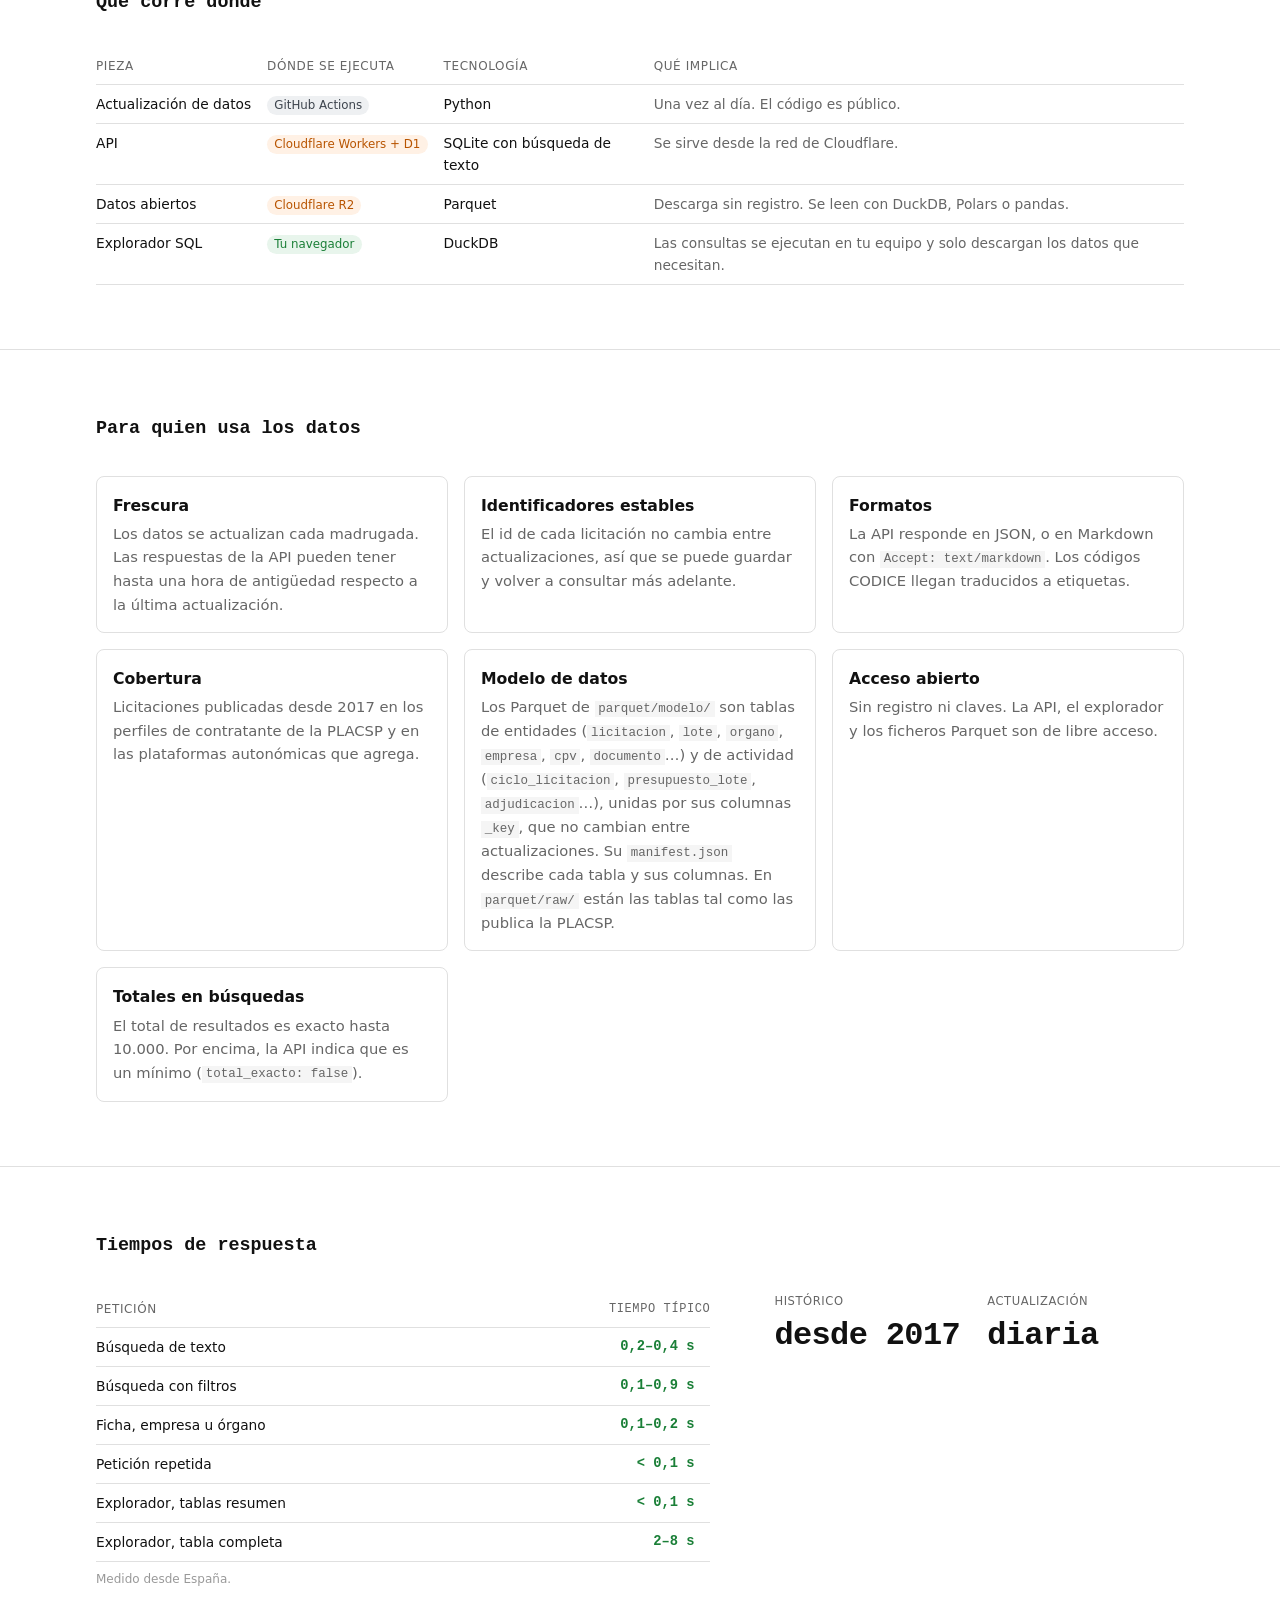
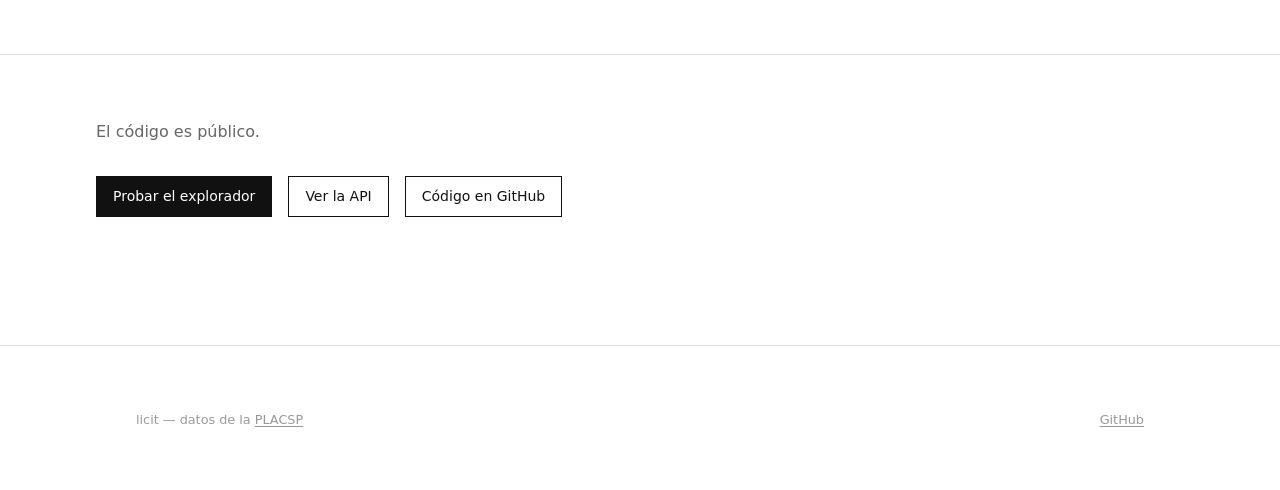
==== commit 817227a9: "Merge pull request #23 from pleka-ai/refactor/entidades-dimensiones refactor(warehouse): las entidad" ====
--- a/site/arquitectura.html
+++ b/site/arquitectura.html
@@ -131,7 +131,7 @@
             <span class="n">2</span>
             <div>
               <h3>Actualización diaria</h3>
-              <p>Cada madrugada se descargan las licitaciones nuevas y las que han cambiado y se reconstruye el modelo de datos: hechos (licitaciones, adjudicaciones, lotes, cambios de estado…) y dimensiones (órganos, empresas, CPV, lugares, tipo de procedimiento…). Los códigos CODICE se traducen a etiquetas legibles y cada licitación conserva su historial de estados.</p>
+              <p>Cada madrugada se descargan las licitaciones nuevas y las que han cambiado y se reconstruyen las tablas: licitaciones, lotes, órganos, empresas, CPV, lugares, documentos y criterios, y su actividad (presupuestos, adjudicaciones, tramitación, cambios de estado…). Los códigos CODICE se traducen a etiquetas legibles y cada licitación conserva su historial de estados.</p>
             </div>
           </li>
           <li class="reveal">
@@ -191,7 +191,7 @@
           </article>
           <article class="reveal">
             <h3>Modelo de datos</h3>
-            <p>Los Parquet de <code>parquet/modelo/</code> son tablas de hechos (<code>licitacion</code>, <code>adjudicacion</code>, <code>lote</code>…) unidas a dimensiones (<code>organo</code>, <code>empresa</code>, <code>cpv</code>, <code>lugar</code>…) por sus columnas <code>_key</code>, que no cambian entre actualizaciones. Su <code>manifest.json</code> describe cada tabla y sus columnas. En <code>parquet/raw/</code> están las tablas tal como las publica la PLACSP.</p>
+            <p>Los Parquet de <code>parquet/modelo/</code> son tablas de entidades (<code>licitacion</code>, <code>lote</code>, <code>organo</code>, <code>empresa</code>, <code>cpv</code>, <code>documento</code>…) y de actividad (<code>ciclo_licitacion</code>, <code>presupuesto_lote</code>, <code>adjudicacion</code>…), unidas por sus columnas <code>_key</code>, que no cambian entre actualizaciones. Su <code>manifest.json</code> describe cada tabla y sus columnas. En <code>parquet/raw/</code> están las tablas tal como las publica la PLACSP.</p>
           </article>
           <article class="reveal">
             <h3>Acceso abierto</h3>
--- a/site/style.css
+++ b/site/style.css
@@ -1052,6 +1052,41 @@
   white-space: nowrap;
 }
 
+.pg-schema li.pg-group {
+  display: flex;
+  flex-wrap: wrap;
+  align-items: baseline;
+  gap: 0 0.4rem;
+  margin: 0.9rem 0 0.3rem;
+  padding-top: 0.6rem;
+  border-top: 1px solid var(--border);
+}
+
+.pg-schema li.pg-group:first-child {
+  margin-top: 0.2rem;
+  padding-top: 0;
+  border-top: 0;
+}
+
+.pg-schema li.pg-group strong {
+  font-size: 0.72rem;
+  letter-spacing: 0.06em;
+  text-transform: uppercase;
+}
+
+.pg-schema li.pg-group span {
+  color: var(--fg-faint);
+  font-family: var(--font-mono);
+  font-size: 0.68rem;
+}
+
+.pg-schema li.pg-group small {
+  flex-basis: 100%;
+  color: var(--fg-faint);
+  font-size: 0.7rem;
+  line-height: 1.35;
+}
+
 .pg-schema li.pg-about {
   display: block;
   color: var(--fg-faint);
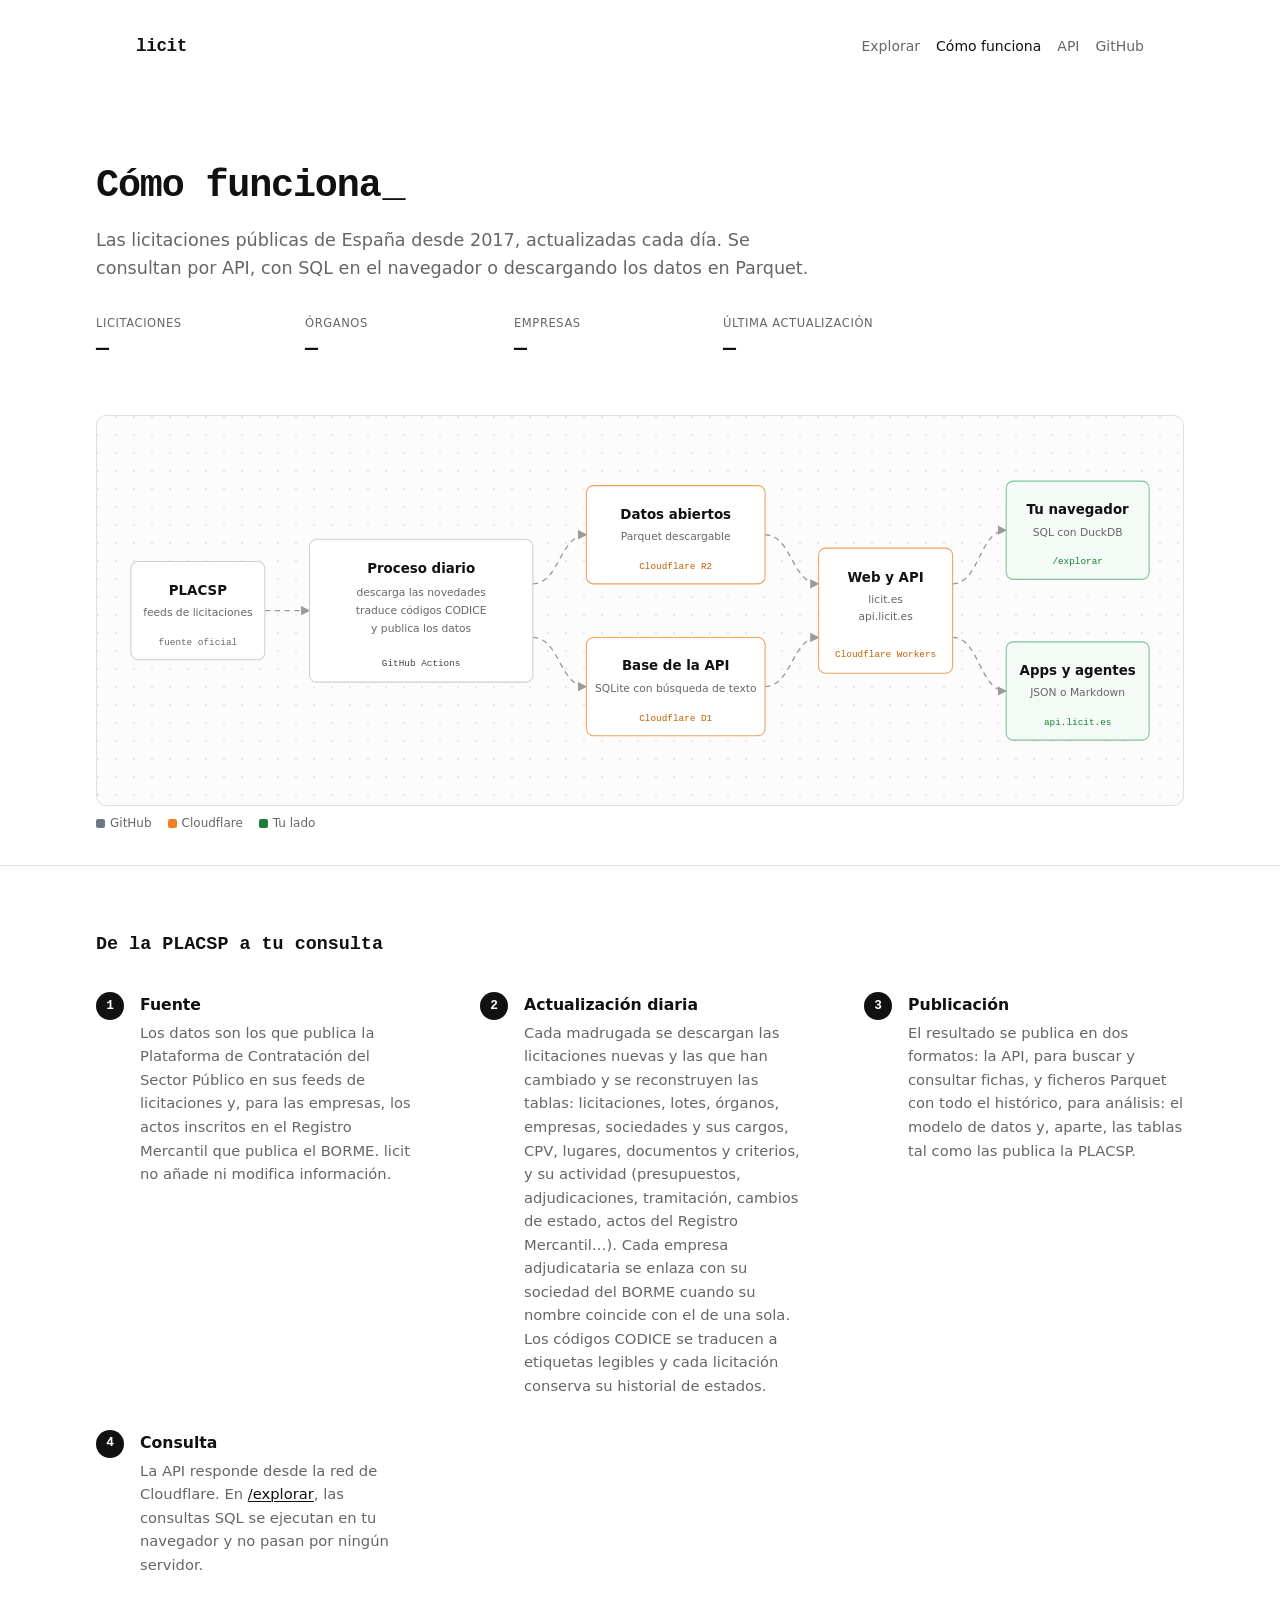
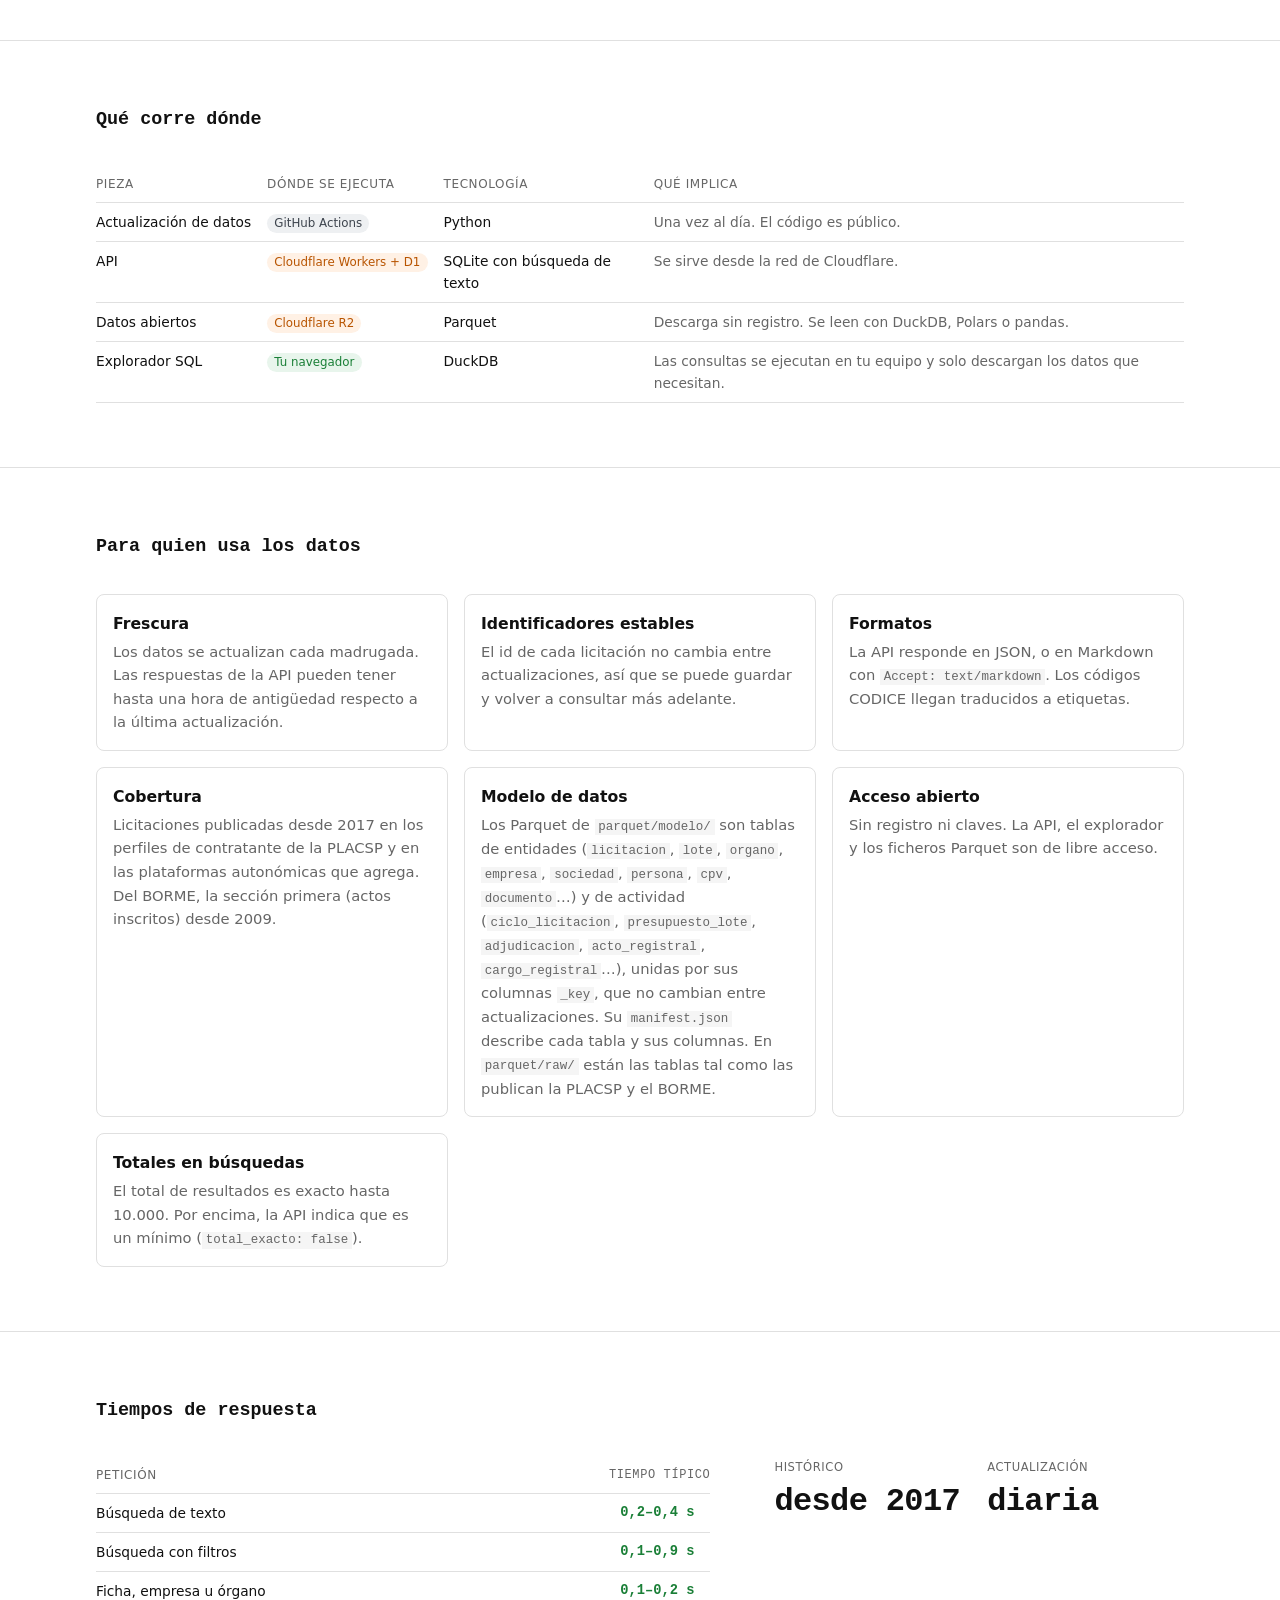
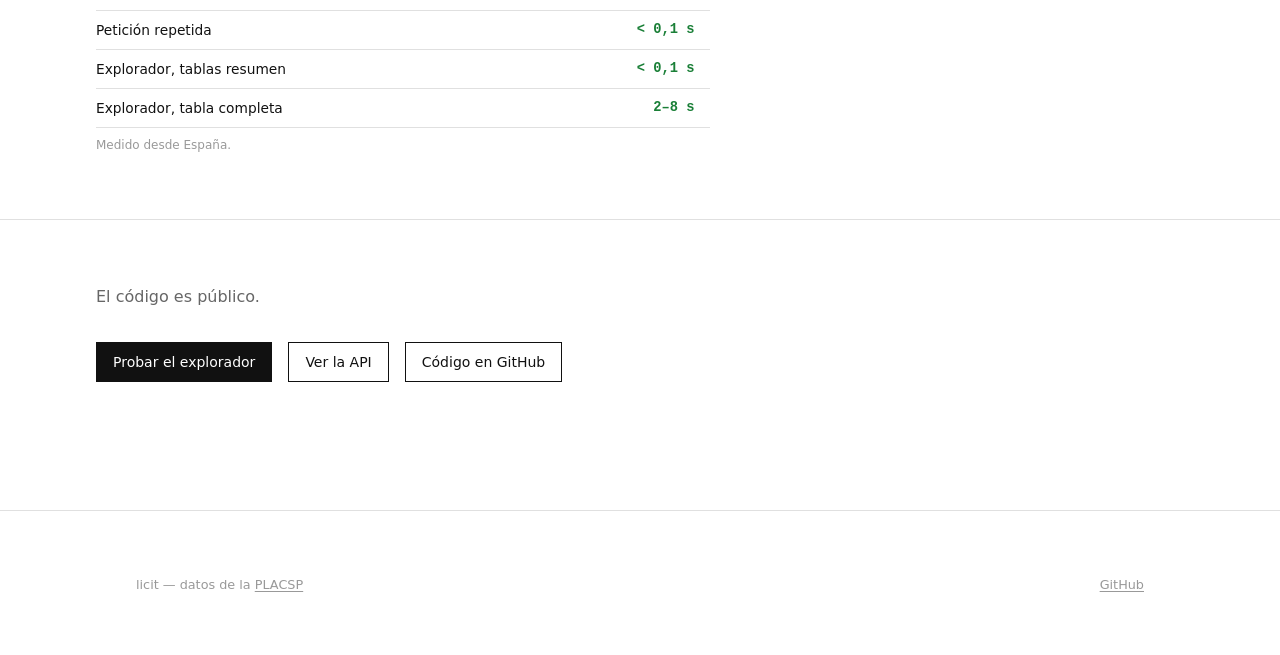
==== commit 957a3e6f: "docs: the BORME as a source, and explorer examples across both Co-Authored-By: Claude Opus 5.5 <nore" ====
--- a/site/arquitectura.html
+++ b/site/arquitectura.html
@@ -124,14 +124,14 @@
             <span class="n">1</span>
             <div>
               <h3>Fuente</h3>
-              <p>Los datos son los que publica la Plataforma de Contratación del Sector Público en sus feeds de licitaciones. licit no añade ni modifica información.</p>
+              <p>Los datos son los que publica la Plataforma de Contratación del Sector Público en sus feeds de licitaciones y, para las empresas, los actos inscritos en el Registro Mercantil que publica el BORME. licit no añade ni modifica información.</p>
             </div>
           </li>
           <li class="reveal">
             <span class="n">2</span>
             <div>
               <h3>Actualización diaria</h3>
-              <p>Cada madrugada se descargan las licitaciones nuevas y las que han cambiado y se reconstruyen las tablas: licitaciones, lotes, órganos, empresas, CPV, lugares, documentos y criterios, y su actividad (presupuestos, adjudicaciones, tramitación, cambios de estado…). Los códigos CODICE se traducen a etiquetas legibles y cada licitación conserva su historial de estados.</p>
+              <p>Cada madrugada se descargan las licitaciones nuevas y las que han cambiado y se reconstruyen las tablas: licitaciones, lotes, órganos, empresas, sociedades y sus cargos, CPV, lugares, documentos y criterios, y su actividad (presupuestos, adjudicaciones, tramitación, cambios de estado, actos del Registro Mercantil…). Cada empresa adjudicataria se enlaza con su sociedad del BORME cuando su nombre coincide con el de una sola. Los códigos CODICE se traducen a etiquetas legibles y cada licitación conserva su historial de estados.</p>
             </div>
           </li>
           <li class="reveal">
@@ -187,11 +187,11 @@
           </article>
           <article class="reveal">
             <h3>Cobertura</h3>
-            <p>Licitaciones publicadas desde 2017 en los perfiles de contratante de la PLACSP y en las plataformas autonómicas que agrega.</p>
+            <p>Licitaciones publicadas desde 2017 en los perfiles de contratante de la PLACSP y en las plataformas autonómicas que agrega. Del BORME, la sección primera (actos inscritos) desde 2009.</p>
           </article>
           <article class="reveal">
             <h3>Modelo de datos</h3>
-            <p>Los Parquet de <code>parquet/modelo/</code> son tablas de entidades (<code>licitacion</code>, <code>lote</code>, <code>organo</code>, <code>empresa</code>, <code>cpv</code>, <code>documento</code>…) y de actividad (<code>ciclo_licitacion</code>, <code>presupuesto_lote</code>, <code>adjudicacion</code>…), unidas por sus columnas <code>_key</code>, que no cambian entre actualizaciones. Su <code>manifest.json</code> describe cada tabla y sus columnas. En <code>parquet/raw/</code> están las tablas tal como las publica la PLACSP.</p>
+            <p>Los Parquet de <code>parquet/modelo/</code> son tablas de entidades (<code>licitacion</code>, <code>lote</code>, <code>organo</code>, <code>empresa</code>, <code>sociedad</code>, <code>persona</code>, <code>cpv</code>, <code>documento</code>…) y de actividad (<code>ciclo_licitacion</code>, <code>presupuesto_lote</code>, <code>adjudicacion</code>, <code>acto_registral</code>, <code>cargo_registral</code>…), unidas por sus columnas <code>_key</code>, que no cambian entre actualizaciones. Su <code>manifest.json</code> describe cada tabla y sus columnas. En <code>parquet/raw/</code> están las tablas tal como las publican la PLACSP y el BORME.</p>
           </article>
           <article class="reveal">
             <h3>Acceso abierto</h3>
